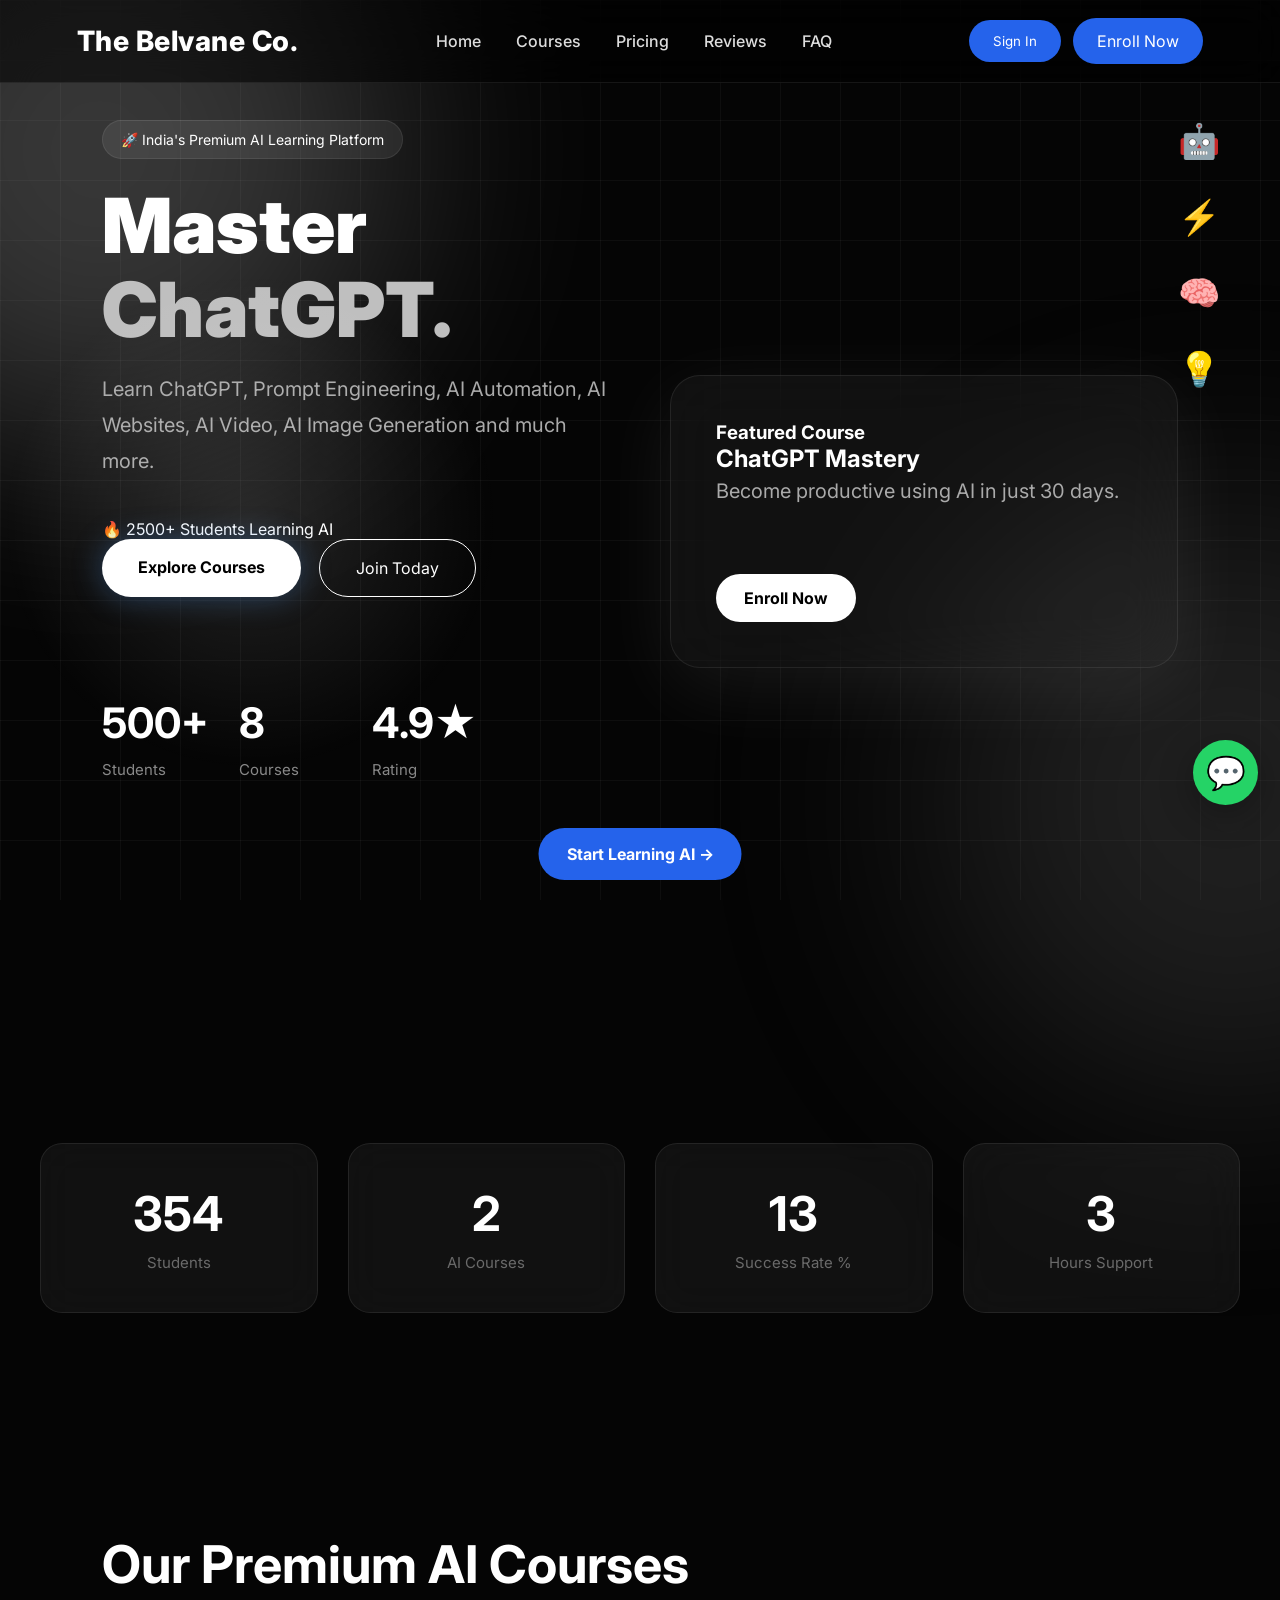
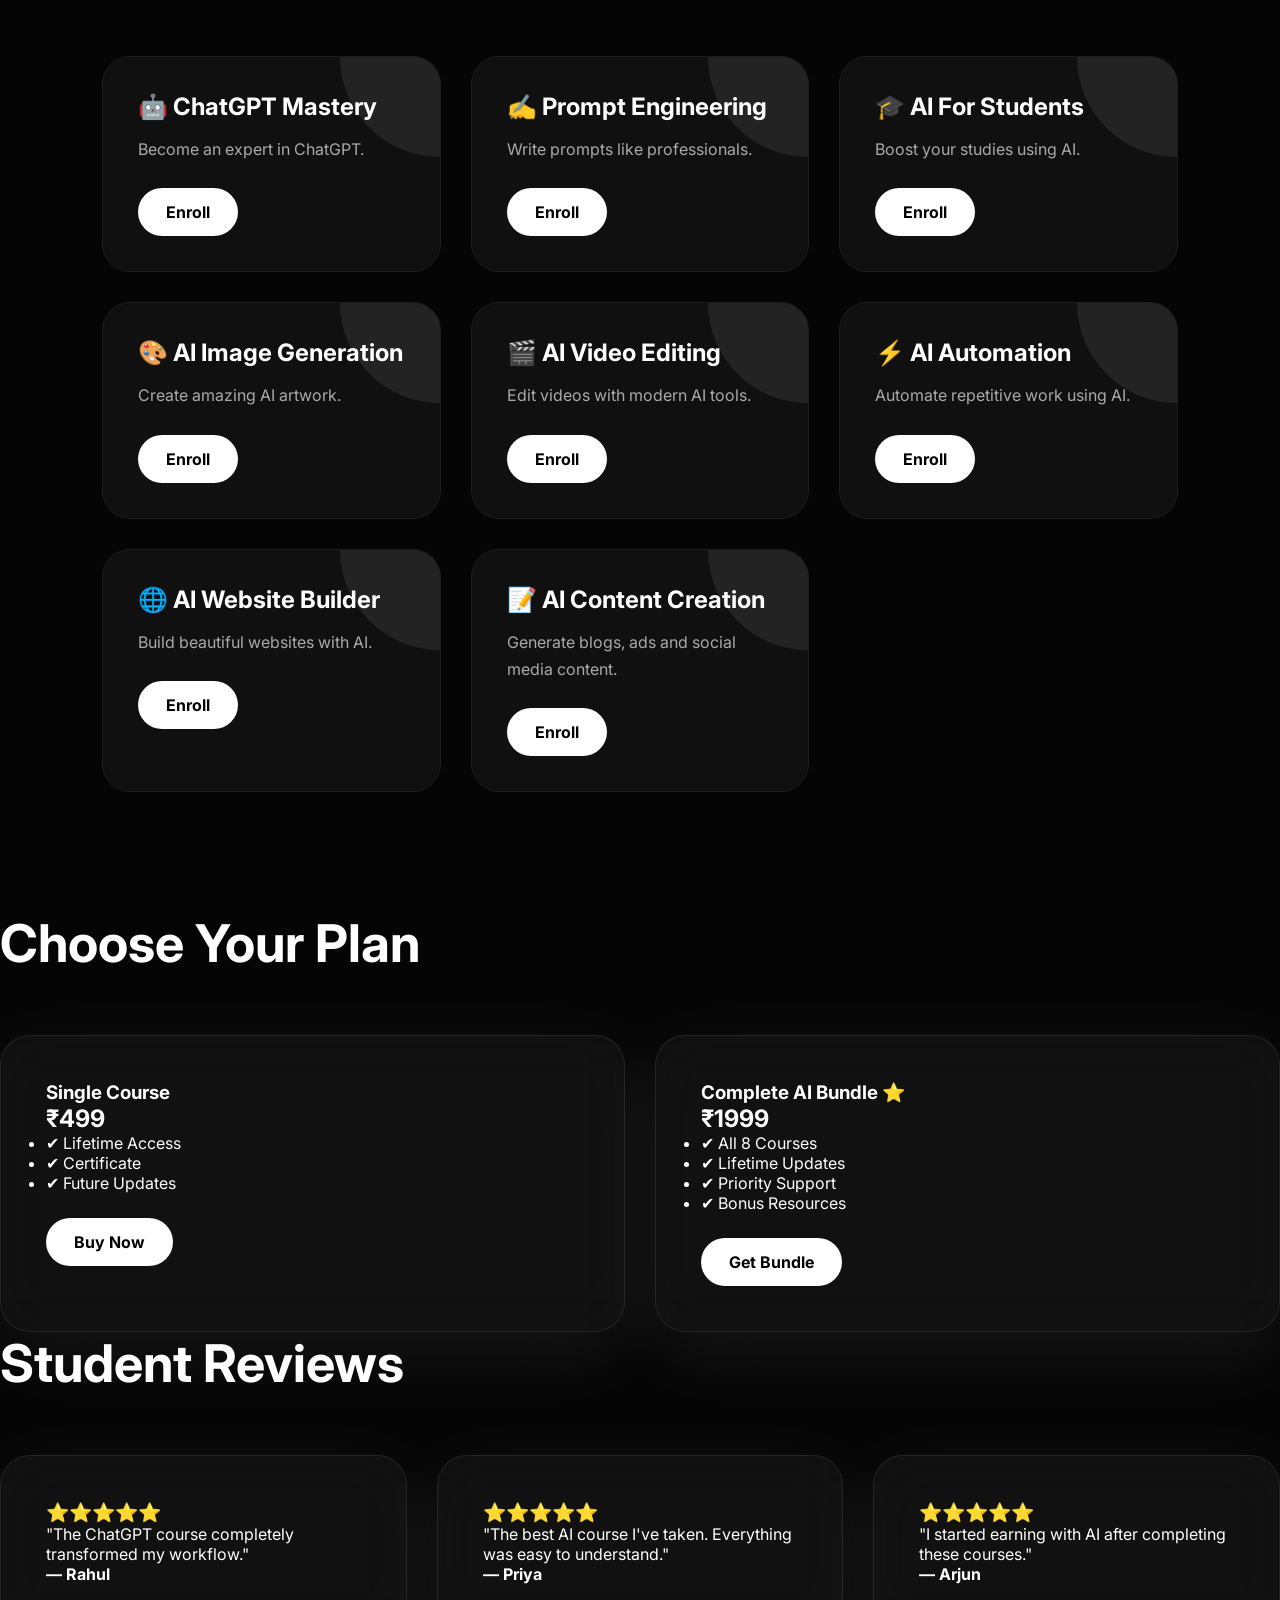
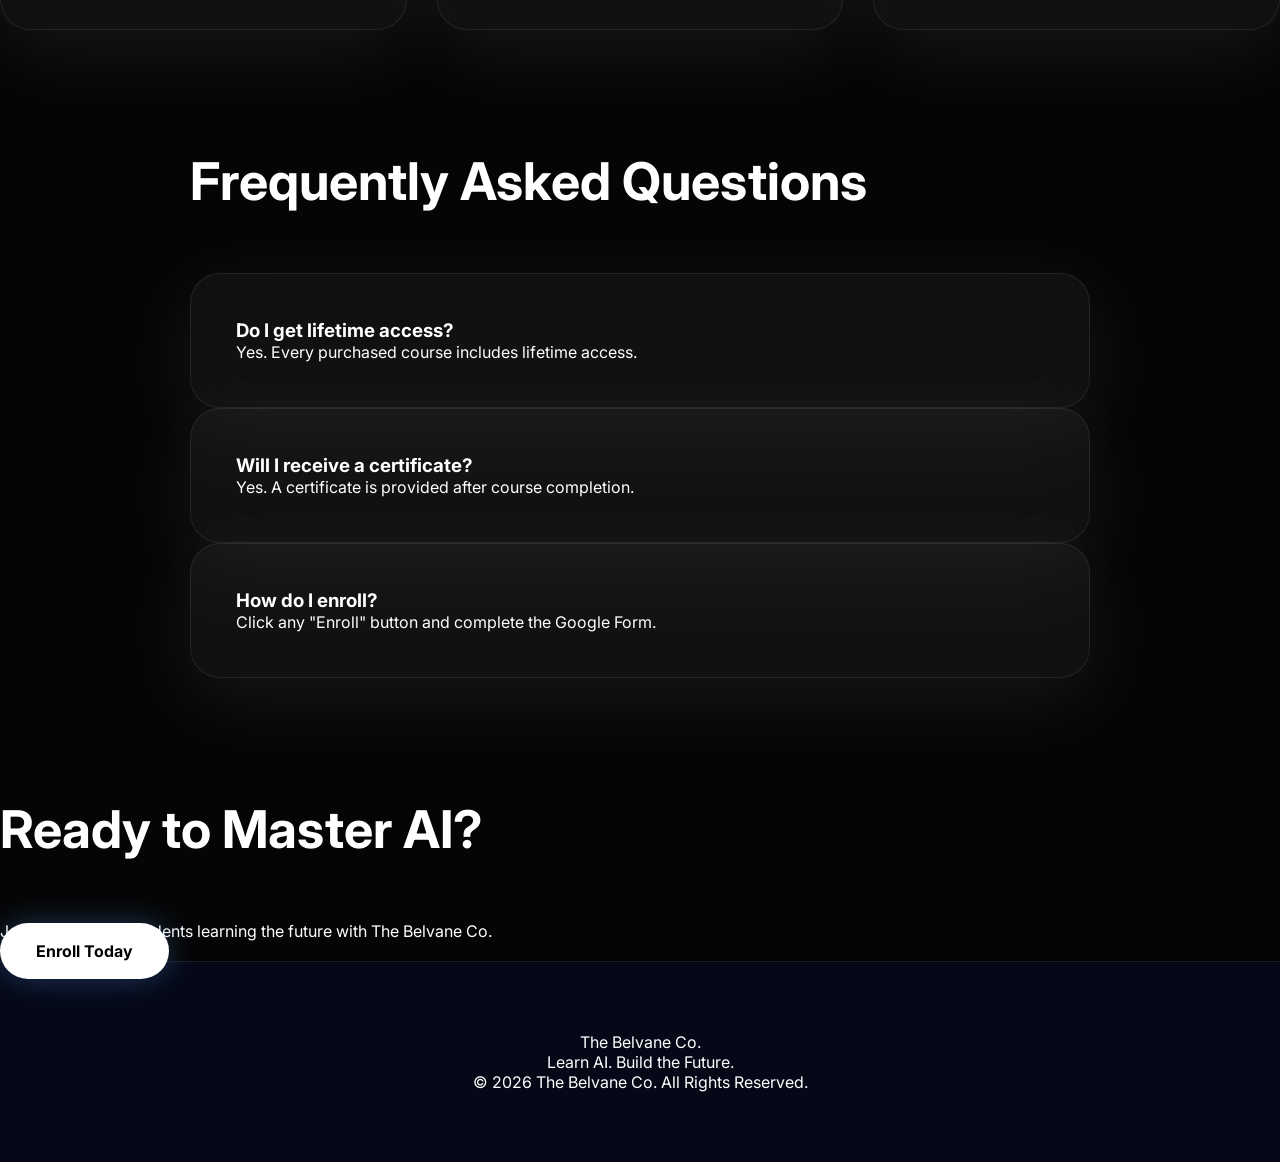
==== index.html @ ca551434 "Update index.html" ====
<!DOCTYPE html>
<html lang="en">

<head>

<meta charset="UTF-8">
<meta name="viewport" content="width=device-width, initial-scale=1.0">

<title>The Belvane Co. | Premium AI Courses</title>

<meta name="description" content="Master ChatGPT, Prompt Engineering, AI Automation, AI Image Generation and more with The Belvane Co.">

<meta name="keywords" content="AI Courses, ChatGPT, Prompt Engineering, AI Automation, AI Tools, AI Learning">

<meta name="author" content="The Belvane Co.">

<meta name="robots" content="index,follow">

<link rel="canonical" href="https://www.the-belvane-co.run.place/">

<meta property="og:title" content="The Belvane Co.">

<meta property="og:description" content="Premium AI Courses">

<meta property="og:type" content="website">

<meta property="og:url" content="https://www.the-belvane-co.run.place/">

<meta property="og:image" content="images/og-image.png">

<meta name="twitter:card" content="summary_large_image">

<link rel="manifest" href="manifest.json">

<link rel="stylesheet" href="css/style.css">

<link href="https://fonts.googleapis.com/css2?family=Inter:wght@300;400;500;600;700;800;900&display=swap" rel="stylesheet">

<script type="application/ld+json">
{
"@context":"https://schema.org",
"@type":"EducationalOrganization",
"name":"The Belvane Co.",
"url":"https://www.the-belvane-co.run.place/",
"description":"Premium AI Courses"
}
</script>

</head>

<body>
<div class="page-loader"></div>
<div class="particles"></div>

<div class="cursor-ring"></div>

<div class="cursor-dot"></div>

<div class="loader">

<div class="loader-logo">
The Belvane Co.
</div>

<div class="loader-bar"></div>

</div>

<div class="bg-grid"></div>

<div class="glow glow1"></div>

<div class="glow glow2"></div>

<header>

    <div class="logo">
        The Belvane Co.
    </div>

    <nav>
        <button class="menu-toggle">☰</button>

        <a href="#">Home</a>
        <a href="#courses">Courses</a>
        <a href="#pricing">Pricing</a>
        <a href="#reviews">Reviews</a>
        <a href="#faq">FAQ</a>
    </nav>

    <div class="nav-actions">

      <div class="user-menu">

    <button id="loginBtn" class="btn-nav btn-signin">
        Sign In
    </button>

    <div id="profileDropdown" class="profile-dropdown">

        <img id="userPhoto" src="" alt="Profile">

        <h4 id="userName">
            User Name
        </h4>

        <p id="userEmail">
            email@example.com
        </p>

        <hr>

       <button id="myProfileBtn">
    👤 My Profile
</button>

<button id="myCoursesBtn">
    📚 My Courses
</button>

        <button id="logoutBtn">
            🚪 Logout
        </button>

    </div>

</div>

    
        <a href="https://forms.gle/YbQ8eb4BuFPj8n5X9"
           target="_blank"
           class="btn-nav">
            Enroll Now
        </a>

    </div>

</header>
<!-- PROFILE MODAL -->

<div id="profileModal" class="profile-modal">

    <div class="profile-modal-content">

        <button id="closeProfileModal" class="profile-close">
            ×
        </button>

        <img id="profileModalPhoto" src="" alt="Profile">

        <h2 id="profileModalName">
            User Name
        </h2>

        <p id="profileModalEmail">
            email@example.com
        </p>

        <div class="profile-info">

            <div>
                <span>Account</span>
                <strong>Google Account</strong>
            </div>

            <div>
                <span>Status</span>
                <strong>Active</strong>
            </div>

        </div>

    </div>

</div> 
<!-- MY COURSES MODAL -->

<div id="coursesModal" class="profile-modal">

    <div class="profile-modal-content courses-modal">

        <button id="closeCoursesModal" class="profile-close">
            ×
        </button>

        <h2>📚 My Courses</h2>

        <p class="courses-subtitle">
            Your enrolled courses will appear here.
        </p>

        <div id="myCoursesList">

            <div class="empty-courses">
                <div class="empty-icon">📖</div>

                <h3>No courses yet</h3>

                <p>
                    You haven't enrolled in any courses yet.
                </p>

                <a href="#courses" id="browseCoursesBtn">
                    Browse Courses →
                </a>

            </div>

        </div>

    </div>

</div> 
<section class="hero">
<div class="ai-icons">

<span>🤖</span>

<span>⚡</span>

<span>🧠</span>

<span>💡</span>

</div>
<div class="hero-left">

<span class="badge">

🚀 India's Premium AI Learning Platform

</span>

<h1>
Master
<span class="typing"></span>
</h1>

<p>

Learn ChatGPT,
Prompt Engineering,
AI Automation,
AI Websites,
AI Video,
AI Image Generation
and much more.

</p>
<div class="floating-badge">
🔥 2500+ Students Learning AI
</div>
<div class="hero-buttons">

<a href="#courses" class="btn-primary">

Explore Courses

</a>

<a href="https://forms.gle/YbQ8eb4BuFPj8n5X9"
target="_blank"
class="btn-secondary">

Join Today

</a>

</div>

<div class="stats">

<div>

<h2>500+</h2>

<p>Students</p>

</div>

<div>

<h2>8</h2>

<p>Courses</p>

</div>

<div>

<h2>4.9★</h2>

<p>Rating</p>

</div>

</div>

</div>

<div class="hero-right">

<div class="glass-card">

<h3>Featured Course</h3>

<h2>ChatGPT Mastery</h2>

<p>

Become productive using AI in just 30 days.

</p>

<a href="https://forms.gle/YbQ8eb4BuFPj8n5X9"
target="_blank"
class="btn-card">

Enroll Now

</a>

</div>

</div>

</section>
<section class="stats hidden">

<div class="stat-box">
<h2 class="counter" data-target="2500">0</h2>
<p>Students</p>
</div>

<div class="stat-box">
<h2 class="counter" data-target="15">0</h2>
<p>AI Courses</p>
</div>

<div class="stat-box">
<h2 class="counter" data-target="98">0</h2>
<p>Success Rate %</p>
</div>

<div class="stat-box">
<h2 class="counter" data-target="24">0</h2>
<p>Hours Support</p>
</div>

</section>
<section id="courses">

<h2 class="section-title">

Our Premium AI Courses

</h2>

<div class="course-grid">

<div class="course-card">

<h3>🤖 ChatGPT Mastery</h3>

<p>

Become an expert in ChatGPT.

</p>

<a href="https://forms.gle/YbQ8eb4BuFPj8n5X9"
target="_blank"
class="btn-card">

Enroll

</a>

</div>

<div class="course-card">

<h3>✍ Prompt Engineering</h3>

<p>

Write prompts like professionals.

</p>

<a href="https://forms.gle/YbQ8eb4BuFPj8n5X9"
target="_blank"
class="btn-card">

Enroll

</a>

</div>

<div class="course-card">

<h3>🎓 AI For Students</h3>

<p>

Boost your studies using AI.

</p>

<a href="https://forms.gle/YbQ8eb4BuFPj8n5X9"
target="_blank"
class="btn-card">

Enroll

</a>

</div>

<div class="course-card">

<h3>🎨 AI Image Generation</h3>

<p>

Create amazing AI artwork.

</p>

<a href="https://forms.gle/YbQ8eb4BuFPj8n5X9"
target="_blank"
class="btn-card">

Enroll

</a>

</div>

<div class="course-card">

<h3>🎬 AI Video Editing</h3>

<p>
Edit videos with modern AI tools.
</p>

<a href="https://forms.gle/YbQ8eb4BuFPj8n5X9"
target="_blank"
class="btn-card">

Enroll

</a>

</div>

<div class="course-card">

<h3>⚡ AI Automation</h3>

<p>
Automate repetitive work using AI.
</p>

<a href="https://forms.gle/YbQ8eb4BuFPj8n5X9"
target="_blank"
class="btn-card">

Enroll

</a>

</div>

<div class="course-card">

<h3>🌐 AI Website Builder</h3>

<p>
Build beautiful websites with AI.
</p>

<a href="https://forms.gle/YbQ8eb4BuFPj8n5X9"
target="_blank"
class="btn-card">

Enroll

</a>

</div>

<div class="course-card">

<h3>📝 AI Content Creation</h3>

<p>
Generate blogs, ads and social media content.
</p>

<a href="https://forms.gle/YbQ8eb4BuFPj8n5X9"
target="_blank"
class="btn-card">

Enroll

</a>

</div>

</div>

</section>

<section id="pricing">

<h2 class="section-title">

Choose Your Plan

</h2>

<div class="course-grid">

<div class="glass-card">

<h3>Single Course</h3>

<h1>₹499</h1>

<ul>

<li>✔ Lifetime Access</li>

<li>✔ Certificate</li>

<li>✔ Future Updates</li>

</ul>

<a href="https://forms.gle/YbQ8eb4BuFPj8n5X9"
target="_blank"
class="btn-card">

Buy Now

</a>

</div>

<div class="glass-card featured-plan">

<h3>Complete AI Bundle ⭐</h3>

<h1>₹1999</h1>

<ul>

<li>✔ All 8 Courses</li>

<li>✔ Lifetime Updates</li>

<li>✔ Priority Support</li>

<li>✔ Bonus Resources</li>

</ul>

<a href="https://forms.gle/YbQ8eb4BuFPj8n5X9"
target="_blank"
class="btn-card">

Get Bundle

</a>

</div>

</div>

</section>

<section id="reviews">

<h2 class="section-title">

Student Reviews

</h2>

<div class="course-grid">

<div class="glass-card">

<h3>⭐⭐⭐⭐⭐</h3>

<p>

"The ChatGPT course completely transformed my workflow."

</p>

<h4>— Rahul</h4>

</div>

<div class="glass-card">

<h3>⭐⭐⭐⭐⭐</h3>

<p>

"The best AI course I've taken. Everything was easy to understand."

</p>

<h4>— Priya</h4>

</div>

<div class="glass-card">

<h3>⭐⭐⭐⭐⭐</h3>

<p>

"I started earning with AI after completing these courses."

</p>

<h4>— Arjun</h4>

</div>

</div>

</section>

<section id="faq">

<h2 class="section-title">

Frequently Asked Questions

</h2>

<div class="faq">

<div class="glass-card">

<h3>Do I get lifetime access?</h3>

<p>Yes. Every purchased course includes lifetime access.</p>

</div>

<div class="glass-card">

<h3>Will I receive a certificate?</h3>

<p>Yes. A certificate is provided after course completion.</p>

</div>

<div class="glass-card">

<h3>How do I enroll?</h3>

<p>Click any "Enroll" button and complete the Google Form.</p>

</div>

</div>

</section>

<section id="contact">

<h2 class="section-title">

Ready to Master AI?

</h2>

<p class="contact-text">

Join hundreds of students learning the future with The Belvane Co.

</p>

<a href="https://forms.gle/YbQ8eb4BuFPj8n5X9"
target="_blank"
class="btn-primary">

Enroll Today

</a>

</section>

<footer>

<div class="footer-logo">

The Belvane Co.

</div>

<p>

Learn AI. Build the Future.

</p>

<p>

© 2026 The Belvane Co. All Rights Reserved.

</p>

</footer>

<a

href="https://wa.me/919529783070"

class="whatsapp"

target="_blank">

💬

</a>
<div class="floating-cta">

<a href="#courses">

Start Learning AI →

</a>

</div>

<script type="module" src="firebase.js"></script>
<script type="module" src="js/script.js"></script>
<div id="loginModal" class="login-modal">

    <div class="login-box">

        <span id="closeModal" class="close">&times;</span>

        <h2>Welcome Back</h2>

        <input
            type="email"
            id="email"
            placeholder="Email">

        <input
            type="password"
            id="password"
            placeholder="Password">

        <button id="emailLogin" class="btn-primary">
            Sign In
        </button>

        <button id="signupBtn" class="btn-secondary">
            Create Account
        </button>

        <hr>

        <button id="googleLogin" class="btn-primary">
            Continue with Google
        </button>

    </div>

</div>
    
</body>

</html>
---- css/style.css ----
/* ===========================
   THE BELVANE CO.
   Premium AI Theme
=========================== */

@import url('https://fonts.googleapis.com/css2?family=Inter:wght@300;400;500;600;700;800;900&display=swap');

:root{
--bg:#050505;
--card:#111111;
--white:#ffffff;
--gray:#bdbdbd;
--line:#222;
--shadow:0 20px 80px rgba(255,255,255,.08);
}

*{
margin:0;
padding:0;
box-sizing:border-box;
font-family:'Inter',sans-serif;
}

html{
scroll-behavior:smooth;
}

body{
background:var(--bg);
color:white;
overflow-x:hidden;
}

/* Background */

.bg-grid{
position:fixed;
inset:0;
background-image:
linear-gradient(rgba(255,255,255,.04) 1px,transparent 1px),
linear-gradient(90deg,rgba(255,255,255,.04) 1px,transparent 1px);
background-size:60px 60px;
z-index:-3;
}

/* Glow */

.glow{
position:fixed;
width:600px;
height:600px;
border-radius:50%;
filter:blur(120px);
opacity:.20;
z-index:-2;
animation:float 12s infinite ease-in-out;
}

.glow1{
background:white;
left:-200px;
top:-150px;
}

.glow2{
background:#888;
right:-250px;
bottom:-200px;
animation-delay:4s;
}

@keyframes float{
50%{
transform:translateY(80px) scale(1.15);
}
}

/* Header */

header{
    position: fixed;
    top: 0;
    left: 0;
    width: 100%;
    z-index: 9999;

    display: flex;
    justify-content: space-between;
    align-items: center;

    padding: 18px 6%;

    background: rgba(10,10,20,.55);
    backdrop-filter: blur(18px);

    border-bottom: 1px solid rgba(255,255,255,.08);

    transition: .4s;
    box-sizing: border-box;
}

.logo{
font-size:28px;
font-weight:800;
letter-spacing:.5px;
}

nav{
    display: flex;
    align-items: center;
    gap: 35px;
}
.menu-toggle{
    display: none;
}
nav a{
text-decoration:none;
color:#ddd;
transition:.3s;
font-weight:500;
}

nav a:hover{
color:white;
}

.btn-nav{
padding:13px 24px;
border:1px solid white;
border-radius:50px;
text-decoration:none;
color:white;
transition:.3s;
}

.btn-nav:hover{
background:white;
color:black;
}
.nav-actions{
    display:flex;
    align-items:center;
    gap:12px;
}
/* Hero */

.hero{
min-height:100vh;
display:grid;
grid-template-columns:1fr 1fr;
align-items:center;
padding:120px 8%;
gap:60px;
}

.badge{
display:inline-block;
padding:10px 18px;
border-radius:40px;
background:rgba(255,255,255,.08);
border:1px solid rgba(255,255,255,.08);
margin-bottom:25px;
font-size:14px;
}

.hero h1{
font-size:76px;
font-weight:900;
line-height:1.1;
margin-bottom:20px;
}

.hero h1 span{
color:#bfbfbf;
}

.hero p{
font-size:20px;
line-height:1.8;
color:#aaa;
max-width:620px;
margin-bottom:40px;
}

.hero-buttons{
display:flex;
gap:18px;
margin-bottom:55px;
}

.btn-primary{
background:white;
color:black;
padding:18px 36px;
border-radius:50px;
text-decoration:none;
font-weight:700;
transition:.3s;
}

.btn-primary:hover{
transform:translateY(-5px);
}

.btn-secondary{
padding:18px 36px;
border-radius:50px;
border:1px solid white;
text-decoration:none;
color:white;
}

.stats{
display:flex;
gap:60px;
}

.stats h2{
font-size:42px;
}

.stats p{
font-size:15px;
margin-top:8px;
color:#888;
}

/* Glass Card */

.glass-card{
background:rgba(255,255,255,.05);
backdrop-filter:blur(30px);
border:1px solid rgba(255,255,255,.08);
padding:45px;
border-radius:30px;
box-shadow:var(--shadow);
transition:.4s;
}

.glass-card:hover{
transform:translateY(-12px);
}

.btn-card{
display:inline-block;
margin-top:25px;
padding:14px 28px;
background:white;
color:black;
border-radius:50px;
text-decoration:none;
font-weight:700;
}

/* Courses */

#courses{
padding:120px 8%;
}

.section-title{
font-size:52px;
margin-bottom:60px;
}

.course-grid{
display:grid;
grid-template-columns:repeat(auto-fit,minmax(260px,1fr));
gap:30px;
}

.course-card{
padding:35px;
border-radius:28px;
background:#101010;
border:1px solid #1d1d1d;
transition:.4s;
}

.course-card:hover{
transform:translateY(-10px);
border-color:#666;
}

.course-card h3{
margin-bottom:15px;
font-size:24px;
}

.course-card p{
color:#aaa;
line-height:1.7;
}

/* Animations */

.hidden{
opacity:0;
transform:translateY(60px);
transition:.8s;
}

.show{
opacity:1;
transform:translateY(0);
}

.cursor-glow{
position:fixed;
width:220px;
height:220px;
border-radius:50%;
background:radial-gradient(circle,
rgba(255,255,255,.12),
transparent 70%);
pointer-events:none;
transform:translate(-50%,-50%);
filter:blur(20px);
z-index:-1;
}

.progress-bar{
position:fixed;
top:0;
left:0;
height:3px;
width:0;
background:white;
z-index:99999;
}

/* Responsive */

@media(max-width:1000px){

.hero{
grid-template-columns:1fr;
text-align:center;
}

.hero-buttons{
justify-content:center;
}

.stats{
justify-content:center;
}

nav{
display:none;
}

.hero h1{
font-size:56px;
}

}
/* ==========================
   PREMIUM LOADER
========================== */

.loader{

position:fixed;

inset:0;

background:#050505;

display:flex;

flex-direction:column;

justify-content:center;

align-items:center;

z-index:999999;

animation:hideLoader 1s ease 2s forwards;

}


.loader-logo{

font-size:45px;

font-weight:900;

letter-spacing:2px;

color:white;

}


.loader-bar{

width:180px;

height:3px;

background:white;

margin-top:25px;

animation:loading 2s ease infinite;

}


@keyframes loading{

0%{
transform:scaleX(0);
transform-origin:left;
}

50%{
transform:scaleX(1);
}

100%{
transform:scaleX(0);
transform-origin:right;
}

}


@keyframes hideLoader{

to{

opacity:0;

visibility:hidden;

}

}
.course-card{

position:relative;

overflow:hidden;

}


.course-card::before{

content:"";

position:absolute;

width:200px;

height:200px;

background:white;

opacity:.08;

border-radius:50%;

top:-100px;

right:-100px;

transition:.5s;

}


.course-card:hover::before{

transform:scale(2);

}


.course-card:hover h3{

transform:translateX(5px);

}


.course-card h3{
/* ==========================
   PARTICLES
========================== */

.particles{
position:fixed;
inset:0;
pointer-events:none;
z-index:-3;
overflow:hidden;
}

.particles span{
position:absolute;
width:3px;
height:3px;
background:white;
border-radius:50%;
opacity:.3;
animation:floatParticle linear infinite;
}

@keyframes floatParticle{

from{
transform:translateY(100vh);
}

to{
transform:translateY(-100px);
}

}

/* ==========================
   CUSTOM CURSOR
========================== */

.cursor-ring{

position:fixed;
width:40px;
height:40px;
border:2px solid rgba(255,255,255,.5);
border-radius:50%;
pointer-events:none;
z-index:99999;
transform:translate(-50%,-50%);
transition:.08s;
}

.cursor-dot{

position:fixed;
width:8px;
height:8px;
background:white;
border-radius:50%;
pointer-events:none;
z-index:99999;
transform:translate(-50%,-50%);
}

/* ==========================
   TYPING TEXT
========================== */

.typing{

color:white;

border-right:3px solid white;

padding-right:8px;

}

/* ==========================
   FLOATING BADGE
========================== */

.floating-badge{

display:inline-block;

padding:12px 22px;

background:rgba(255,255,255,.08);

border:1px solid rgba(255,255,255,.2);

border-radius:50px;

margin-bottom:30px;

backdrop-filter:blur(20px);

animation:float 3s ease infinite;

}

@keyframes float{

0%,100%{

transform:translateY(0);

}

50%{

transform:translateY(-8px);

}

}
/* ==========================
   MOBILE MENU
========================== */

.menu-toggle{

display:none;

background:none;

border:none;

color:white;

font-size:32px;

cursor:pointer;

}

@media(max-width:900px){

.menu-toggle{

display:block;

}

.nav-links{

display:none;

position:absolute;

top:80px;

left:0;

width:100%;

background:#0d1117;

padding:30px;

flex-direction:column;

gap:20px;

}

.nav-links.active{

display:flex;

}

}

transition:.3s;

}
/* ==========================
   3D COURSE CARDS
========================== */

.course-card{

transition:
transform .35s ease,
box-shadow .35s ease;

transform-style:preserve-3d;

}

.course-card:hover{

box-shadow:
0 25px 60px rgba(0,0,0,.45);

}
.hero{

position:relative;

overflow:hidden;

}

.hero::before{

content:"";

position:absolute;

width:500px;

height:500px;

left:calc(var(--x) - 250px);

top:calc(var(--y) - 250px);

background:

radial-gradient(circle,

rgba(255,255,255,.12),

transparent 70%);

pointer-events:none;

transition:.15s;

}
.ai-icons{

position:absolute;

right:60px;

top:120px;

display:flex;

flex-direction:column;

gap:35px;

font-size:34px;

animation:floatIcons 5s ease infinite;

}

@keyframes floatIcons{

0%,100%{

transform:translateY(0);

}

50%{

transform:translateY(-20px);
   

}

}
.btn-primary{

position:relative;

overflow:hidden;

}

.btn-primary::after{

content:"";

position:absolute;

left:-120%;

top:0;

width:70%;

height:100%;

background:

linear-gradient(

90deg,

transparent,

rgba(255,255,255,.45),

transparent

);

transition:.6s;

}

.btn-primary:hover::after{

left:130%;

}
/* ==========================
   STATS
========================== */

.stats{

display:grid;
grid-template-columns:repeat(4,1fr);
gap:30px;

margin:100px auto;

max-width:1200px;

}

.stat-box{

padding:40px;

border-radius:22px;

background:rgba(255,255,255,.05);

backdrop-filter:blur(20px);

text-align:center;

border:1px solid rgba(255,255,255,.08);

transition:.35s;

}

.stat-box:hover{

transform:translateY(-10px);

}

.stat-box h2{

font-size:48px;

color:#fff;

margin-bottom:10px;

}

.stat-box p{

opacity:.75;

}
#faq{

max-width:900px;

margin:120px auto;

}

.faq-item{

margin-bottom:18px;

background:#111;

border-radius:16px;

overflow:hidden;

}

.faq-question{

width:100%;

padding:22px;

background:none;

border:none;

color:white;

font-size:20px;

cursor:pointer;

text-align:left;

}

.faq-answer{

max-height:0;

overflow:hidden;

transition:.4s;

padding:0 22px;

color:#bbb;

}

.faq-item.active .faq-answer{

max-height:200px;

padding:20px 22px;

}
.whatsapp{

position:fixed;

right:22px;

bottom:95px;

width:65px;

height:65px;

border-radius:50%;

background:#25D366;

display:flex;

justify-content:center;

align-items:center;

font-size:32px;

text-decoration:none;

z-index:9999;

box-shadow:0 10px 35px rgba(0,0,0,.3);

transition:.3s;

}

.whatsapp:hover{
/* ==========================
   PREMIUM AI BACKGROUND
========================== */

body {
    background: linear-gradient(-45deg,
        #050816,
        #0B1026,
        #111827,
        #0A0F1F);
    background-size: 400% 400%;
    animation: gradientMove 15s ease infinite;
}

@keyframes gradientMove {

    0% {
        background-position: 0% 50%;
    }

    50% {
        background-position: 100% 50%;
    }

    100% {
        background-position: 0% 50%;
    }

}   
   

transform:scale(1.1);

}
.btn-primary{

box-shadow:
0 0 30px rgba(74,144,226,.35);

transition:.35s;

}

.btn-primary:hover{

transform:translateY(-4px);

box-shadow:

0 0 45px rgba(74,144,226,.75);

}
section{

opacity:0;

transform:translateY(70px);

transition:.8s;

}

section.visible{

opacity:1;

transform:translateY(0);

}
footer{

background:#050816;

border-top:1px solid rgba(255,255,255,.08);

padding:70px 0;

text-align:center;

}
.floating-cta{

position:fixed;

left:50%;

bottom:20px;

transform:translateX(-50%);

background:#2563eb;

padding:16px 28px;

border-radius:40px;

z-index:999;

animation:pulse 2s infinite;

}

.floating-cta a{

color:white;

text-decoration:none;

font-weight:700;

}

@keyframes pulse{

0%{

transform:translateX(-50%) scale(1);

}

50%{

transform:translateX(-50%) scale(1.05);

}

100%{

transform:translateX(-50%) scale(1);

}

}
.page-loader{

position:fixed;

top:0;
left:0;

height:4px;

width:0;

background:#3b82f6;

z-index:99999;

transition:width .3s;

}

/* ==========================
   LOGIN MODAL
========================== */

.login-modal{

display:none;

position:fixed;

top:0;
left:0;

width:100%;
height:100%;

background:rgba(0,0,0,.7);

justify-content:center;
align-items:center;

z-index:99999;

}

.login-box{

width:420px;

background:#111827;

padding:35px;

border-radius:18px;

border:1px solid rgba(255,255,255,.1);

}

.login-box h2{

margin-bottom:20px;

color:white;

}

.login-box input{

width:100%;

padding:14px;

margin:12px 0;

border-radius:10px;

border:none;

}

.close{

float:right;

font-size:28px;

cursor:pointer;

color:white;

}
.btn-signin{
    background: transparent;
    color: white;
    border: 1px solid rgba(255,255,255,.3);
}

.btn-signin:hover{
    background: rgba(255,255,255,.1);
    color: white;
}

.btn-nav{
    background: #2563eb;
    border: none;
    color: white;
}

.btn-nav:hover{
    background: #1d4ed8;
    color: white;
}
/* ==========================
   USER PROFILE DROPDOWN
========================== */

.user-menu{
    position:relative;
}


.profile-dropdown{

    display:none;

    position:absolute;

    right:0;
    top:55px;

    width:260px;

    padding:20px;

    background:#111827;

    border:1px solid rgba(255,255,255,.1);

    border-radius:18px;

    box-shadow:0 20px 50px rgba(0,0,0,.4);

}


.profile-dropdown img{

    width:60px;
    height:60px;

    border-radius:50%;

}


.profile-dropdown h4{

    color:white;
    margin:10px 0 5px;

}


.profile-dropdown p{

    color:#aaa;
    font-size:14px;

}


.profile-dropdown button{

    width:100%;

    margin-top:10px;

    padding:12px;

    border:none;

    border-radius:10px;

    background:rgba(255,255,255,.08);

    color:white;

    cursor:pointer;

}


.profile-dropdown button:hover{

    background:#2563eb;

}
/* ===========================
   PROFILE DROPDOWN
   =========================== */

.user-menu {
    position: relative;
}

.profile-dropdown {
    position: absolute;
    top: calc(100% + 14px);
    right: 0;

    width: 250px;

    padding: 20px;

    background: rgba(15, 15, 25, 0.96);
    backdrop-filter: blur(20px);

    border: 1px solid rgba(255, 255, 255, 0.12);
    border-radius: 18px;

    box-shadow: 0 20px 50px rgba(0, 0, 0, 0.45);

    text-align: center;

    display: none;

    z-index: 10000;
}

.profile-dropdown img {
    width: 58px;
    height: 58px;

    border-radius: 50%;

    object-fit: cover;

    margin-bottom: 8px;

    border: 2px solid rgba(255, 255, 255, 0.2);
}

.profile-dropdown h4 {
    margin: 5px 0;

    color: white;

    font-size: 16px;
}

.profile-dropdown p {
    margin: 0 0 15px;

    color: #aaa;

    font-size: 13px;

    word-break: break-word;
}

.profile-dropdown hr {
    border: none;

    border-top: 1px solid rgba(255, 255, 255, 0.1);

    margin: 15px 0;
}

.profile-dropdown button {
    width: 100%;

    padding: 11px;

    margin-top: 7px;

    background: transparent;

    border: none;

    border-radius: 10px;

    color: #ddd;

    text-align: left;

    font-size: 14px;

    cursor: pointer;

    transition: 0.25s;
}

.profile-dropdown button:hover {
    background: rgba(255, 255, 255, 0.08);

    color: white;
}
/* ===========================
   PROFILE MODAL
   =========================== */

.profile-modal {
    display: none;

    position: fixed;
    inset: 0;

    z-index: 10000;

    background: rgba(0, 0, 0, 0.75);
    backdrop-filter: blur(12px);

    align-items: center;
    justify-content: center;

    padding: 20px;
    box-sizing: border-box;
}

.profile-modal-content {
    position: relative;

    width: 380px;
    max-width: 90%;
    max-height: 80vh;

    padding: 35px;

    background: #101010;
    border: 1px solid rgba(255, 255, 255, 0.12);
    border-radius: 24px;

    text-align: center;

    box-shadow: 0 25px 80px rgba(0, 0, 0, 0.6);

    overflow-y: auto;
}
.profile-close {
    position: absolute;

    top: 12px;
    right: 14px;

    width: 36px;
    height: 36px;

    display: flex;
    align-items: center;
    justify-content: center;

    border: none;
    border-radius: 50%;

    background: transparent;
    color: white;

    font-size: 28px;
    line-height: 1;

    cursor: pointer;

    z-index: 10001;
}

.profile-close:hover {
    background: rgba(255, 255, 255, 0.1);
}

#profileModalPhoto {
    width: 90px;
    height: 90px;

    border-radius: 50%;

    object-fit: cover;

    border: 2px solid rgba(255, 255, 255, 0.3);

    margin-bottom: 15px;
}

#profileModalName {
    margin: 5px 0;

    color: white;
    font-size: 24px;
}

#profileModalEmail {
    margin: 5px 0 25px;

    color: #aaa;
}

.profile-info {
    text-align: left;
}

.profile-info div {
    padding: 15px 0;

    border-top: 1px solid rgba(255, 255, 255, 0.1);
}

.profile-info span {
    display: block;

    color: #888;
    font-size: 13px;

    margin-bottom: 4px;
}

.profile-info strong {
    color: white;
    font-size: 15px;
}
/* ===========================
   MY COURSES MODAL
   =========================== */

.courses-modal h2 {
    color: white;
    font-size: 26px;
    margin-bottom: 8px;
}

.courses-subtitle {
    color: #999;
    margin-bottom: 25px;
}

.empty-courses {
    padding: 25px 15px;

    border: 1px solid rgba(255, 255, 255, 0.1);
    border-radius: 16px;

    background: rgba(255, 255, 255, 0.03);
}

.empty-icon {
    font-size: 42px;
    margin-bottom: 10px;
}

.empty-courses h3 {
    color: white;
    margin: 8px 0;
}

.empty-courses p {
    color: #888;
    font-size: 14px;
    margin-bottom: 20px;
}

#browseCoursesBtn {
    display: inline-block;

    padding: 11px 20px;

    border-radius: 50px;

    background: white;
    color: black;

    text-decoration: none;

    font-weight: 600;

    transition: 0.3s;
}

#browseCoursesBtn:hover {
    transform: translateY(-2px);
    box-shadow: 0 8px 25px rgba(255, 255, 255, 0.15);
}
/* ===========================
   FIX MY COURSES MODAL POSITION
   =========================== */

#coursesModal {
    position: fixed !important;
    inset: 0 !important;

    width: 100vw !important;
    height: 100vh !important;

    display: none;
    align-items: center !important;
    justify-content: center !important;

    padding: 20px !important;
    box-sizing: border-box !important;

    z-index: 99999 !important;

    background: rgba(0, 0, 0, 0.75);
    backdrop-filter: blur(10px);
}


/* Modal box */

#coursesModal .courses-modal {
    position: relative !important;

    width: 420px !important;
    max-width: 90vw !important;
    max-height: 80vh !important;

    margin: 0 !important;
    transform: none !important;

    padding: 35px !important;

    box-sizing: border-box;

    overflow-y: auto;

    background: #101010;

    border: 1px solid rgba(255, 255, 255, 0.12);

    border-radius: 24px;

    box-shadow:
        0 25px 80px rgba(0, 0, 0, 0.7);
}


/* Close button */

#coursesModal .profile-close,
#coursesModal .courses-close {
    position: absolute !important;

    top: 12px !important;
    right: 12px !important;

    width: 36px !important;
    height: 36px !important;

    display: flex !important;
    align-items: center;
    justify-content: center;

    padding: 0 !important;

    border: none !important;
    border-radius: 50%;

    background: transparent !important;

    color: white !important;

    font-size: 26px !important;
    line-height: 1;

    cursor: pointer;

    z-index: 100000 !important;
}

#coursesModal .profile-close:hover,
#coursesModal .courses-close:hover {
    background: rgba(255, 255, 255, 0.12) !important;
}
/* =================================
   PROFILE DROPDOWN - POSITION FIX
   ================================= */

.user-menu {
    position: relative !important;
}

#profileDropdown {
    position: absolute !important;

    top: calc(100% + 12px) !important;
    right: 0 !important;

    left: auto !important;
    bottom: auto !important;

    width: 300px !important;
    max-width: 90vw !important;

    margin: 0 !important;

    transform: none !important;

    z-index: 100000 !important;

    background: #101010 !important;

    border: 1px solid rgba(255, 255, 255, 0.12) !important;
    border-radius: 18px !important;

    padding: 20px !important;

    box-sizing: border-box !important;

    box-shadow: 0 20px 60px rgba(0, 0, 0, 0.6) !important;
}
.nav-actions,
.user-menu {
    overflow: visible !important;
}
/* =========================================
   FINAL PROFILE DROPDOWN POSITION
   ========================================= */

.user-menu {
    position: relative !important;
    overflow: visible !important;
}

.nav-actions {
    position: relative !important;
    overflow: visible !important;
}

#profileDropdown {
    display: none;

    position: absolute !important;

    top: calc(100% + 15px) !important;
    right: 0 !important;
    left: auto !important;

    bottom: auto !important;

    width: 300px !important;
    max-width: 90vw !important;

    margin: 0 !important;
    transform: none !important;

    z-index: 100000 !important;

    background: #101010 !important;

    border: 1px solid rgba(255,255,255,0.15) !important;
    border-radius: 18px !important;

    padding: 20px !important;

    box-sizing: border-box !important;

    box-shadow: 0 20px 60px rgba(0,0,0,0.7) !important;
}

/* Keep dropdown contents inside the box */

#profileDropdown img {
    display: block;
    margin: 0 auto 10px;
}

#profileDropdown h4 {
    text-align: center;
}

#profileDropdown p {
    text-align: center;
}
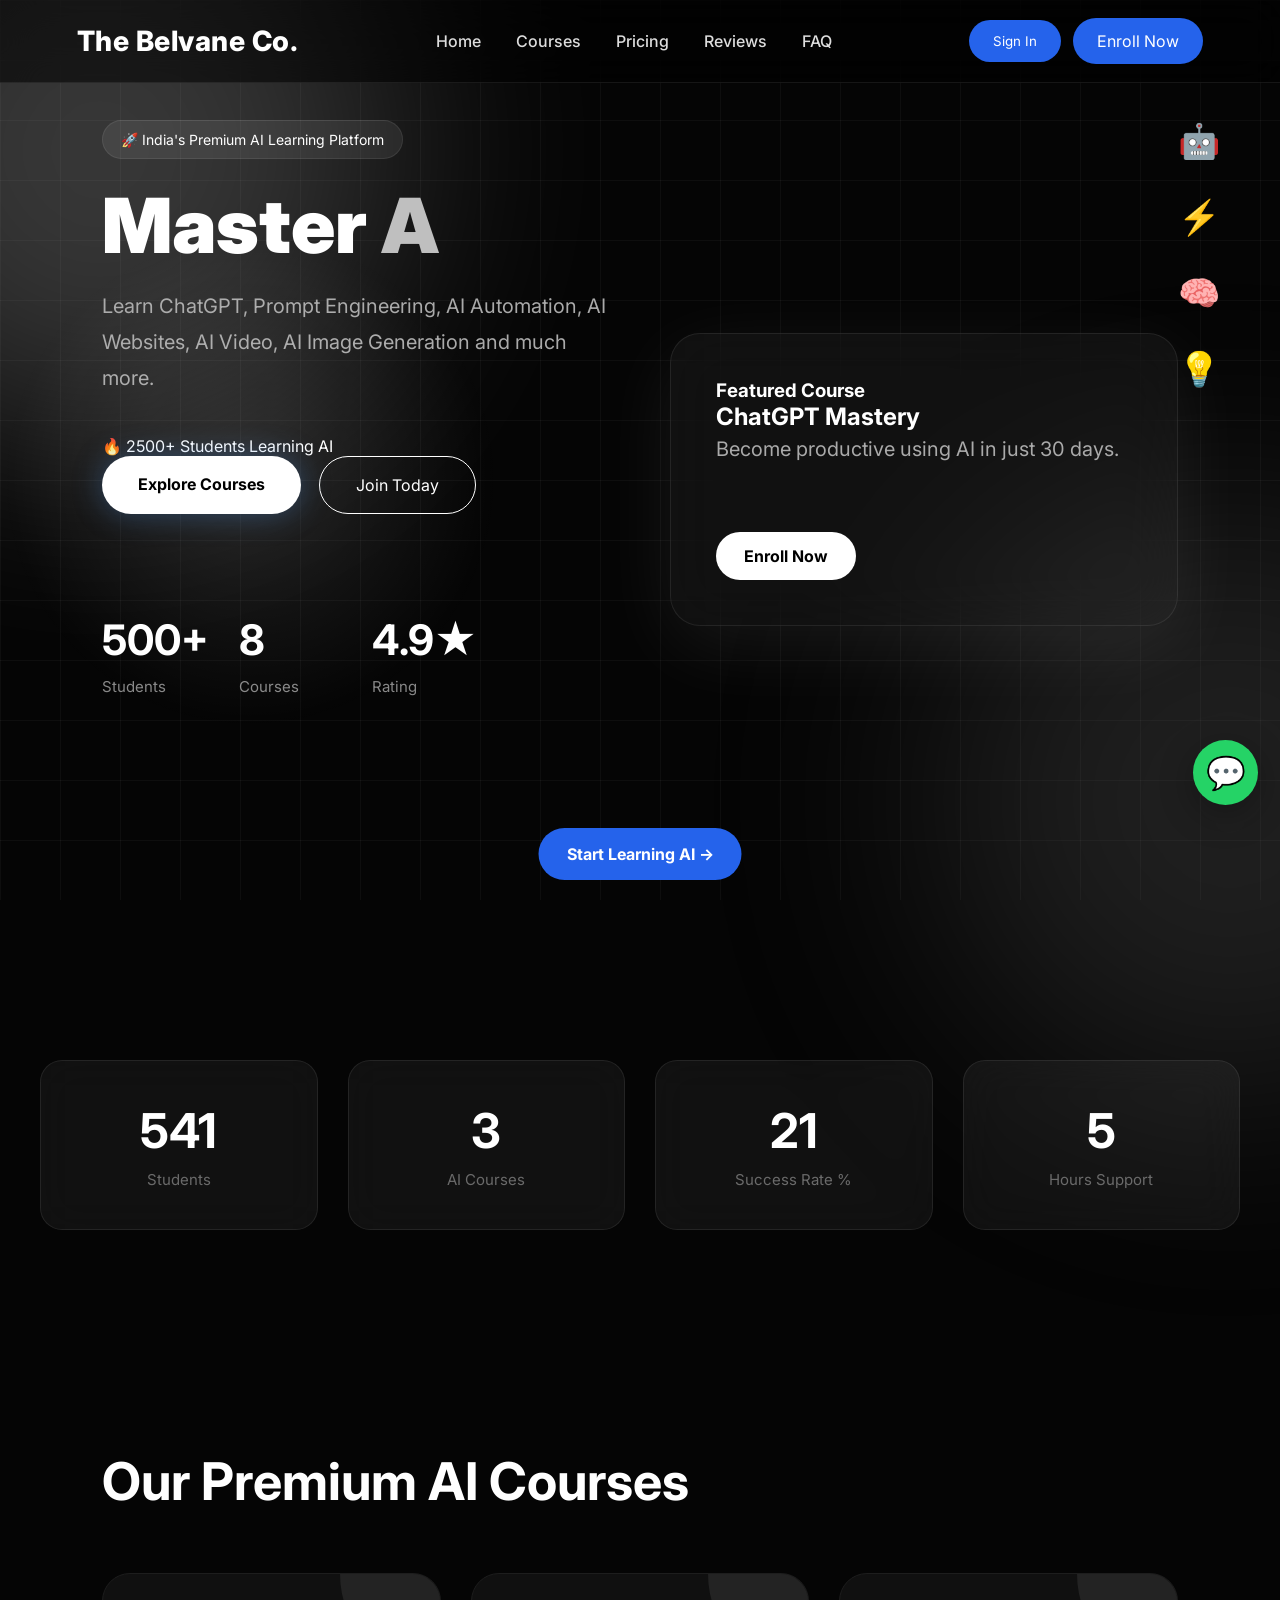
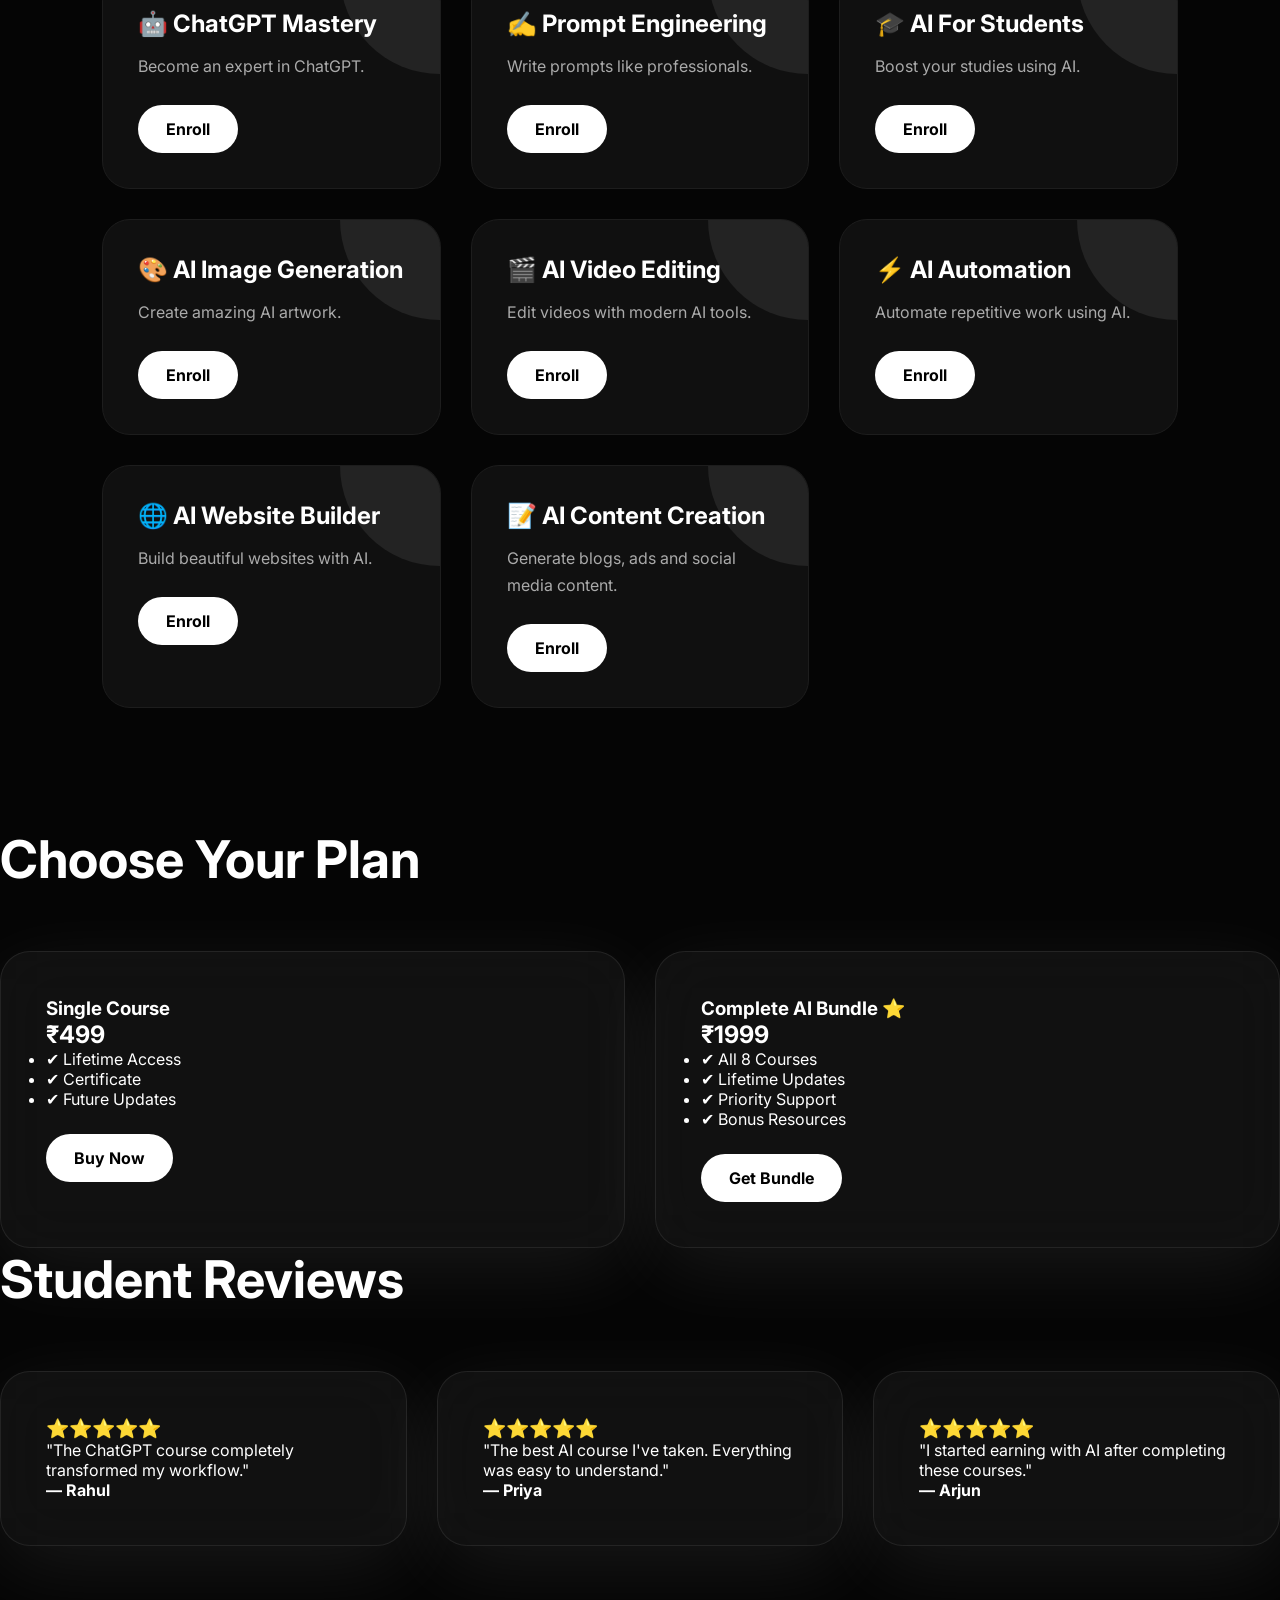
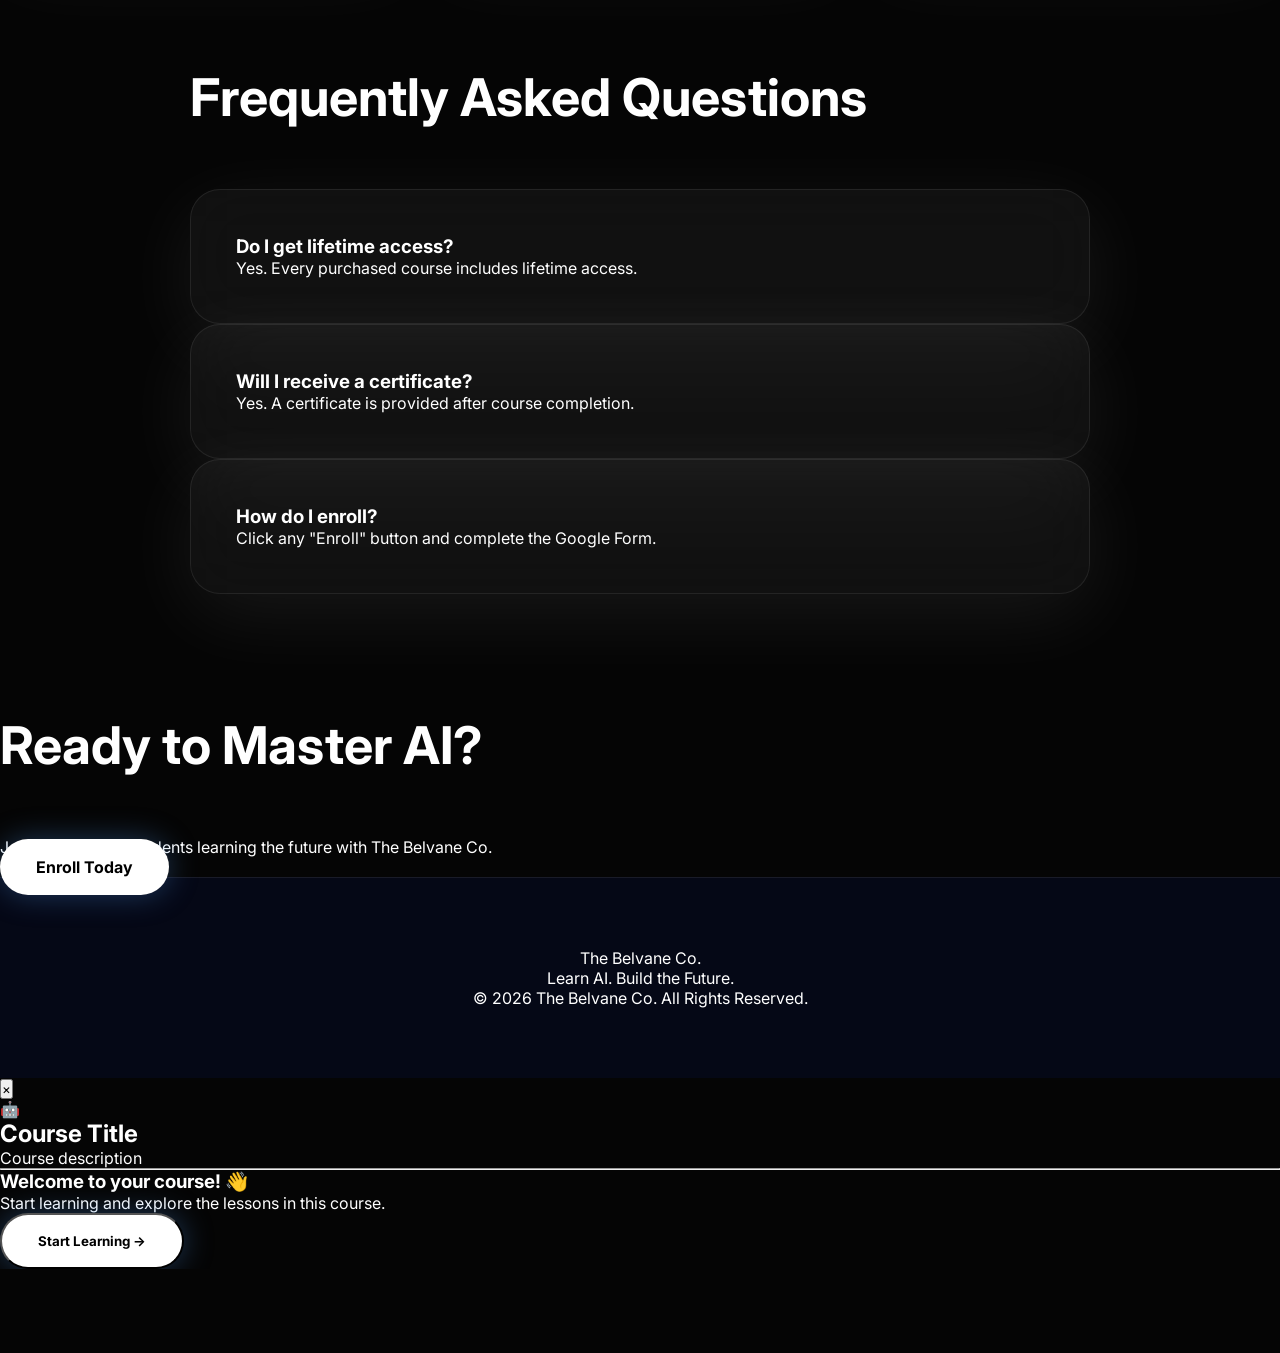
==== commit f4d3767c: "Update index.html" ====
--- a/index.html
+++ b/index.html
@@ -780,7 +780,61 @@
     </div>
 
 </div>
-    
+<!-- ===========================
+     COURSE LEARNING MODAL
+     =========================== -->
+
+<div id="courseLearningModal" class="course-learning-modal">
+
+    <div class="course-learning-box">
+
+        <button
+            id="closeCourseLearning"
+            class="course-learning-close">
+            ×
+        </button>
+
+        <div class="course-learning-header">
+
+            <div id="learningCourseIcon"
+                 class="learning-course-icon">
+                🤖
+            </div>
+
+            <div>
+                <h2 id="learningCourseTitle">
+                    Course Title
+                </h2>
+
+                <p id="learningCourseDescription">
+                    Course description
+                </p>
+            </div>
+
+        </div>
+
+        <hr>
+
+        <div class="course-learning-content">
+
+            <h3>Welcome to your course! 👋</h3>
+
+            <p>
+                Start learning and explore the lessons
+                in this course.
+            </p>
+
+            <button
+                id="startLessonBtn"
+                class="btn-primary">
+                Start Learning →
+            </button>
+
+        </div>
+
+    </div>
+
+</div>    
 </body>
 
 </html>
--- a/css/style.css
+++ b/css/style.css
@@ -1756,3 +1756,98 @@
 #profileDropdown p {
     text-align: center;
 }
+/* ===========================
+   MY COURSE CARDS
+   =========================== */
+
+.my-course-card {
+    display: flex;
+    align-items: flex-start;
+    gap: 15px;
+
+    padding: 18px;
+
+    margin-top: 12px;
+
+    background: rgba(255, 255, 255, 0.04);
+
+    border: 1px solid rgba(255, 255, 255, 0.1);
+
+    border-radius: 16px;
+
+    transition: 0.3s ease;
+}
+
+.my-course-card:hover {
+    background: rgba(255, 255, 255, 0.08);
+
+    border-color: rgba(255, 255, 255, 0.2);
+
+    transform: translateY(-2px);
+}
+
+.my-course-icon {
+    width: 50px;
+    height: 50px;
+
+    flex-shrink: 0;
+
+    display: flex;
+    align-items: center;
+    justify-content: center;
+
+    font-size: 25px;
+
+    background: rgba(255, 255, 255, 0.08);
+
+    border-radius: 14px;
+}
+
+.my-course-details {
+    flex: 1;
+}
+
+.my-course-details h3 {
+    margin: 2px 0 6px;
+
+    color: white;
+
+    font-size: 16px;
+}
+
+.my-course-details p {
+    margin: 0 0 12px;
+
+    color: #999;
+
+    font-size: 13px;
+
+    line-height: 1.5;
+}
+
+.continue-course-btn {
+    padding: 8px 14px;
+
+    border: 1px solid rgba(255, 255, 255, 0.2);
+
+    border-radius: 50px;
+
+    background: white;
+
+    color: black;
+
+    font-size: 12px;
+
+    font-weight: 600;
+
+    cursor: pointer;
+
+    transition: 0.3s;
+}
+
+.continue-course-btn:hover {
+    transform: translateY(-2px);
+
+    box-shadow:
+        0 8px 20px rgba(255, 255, 255, 0.15);
+}
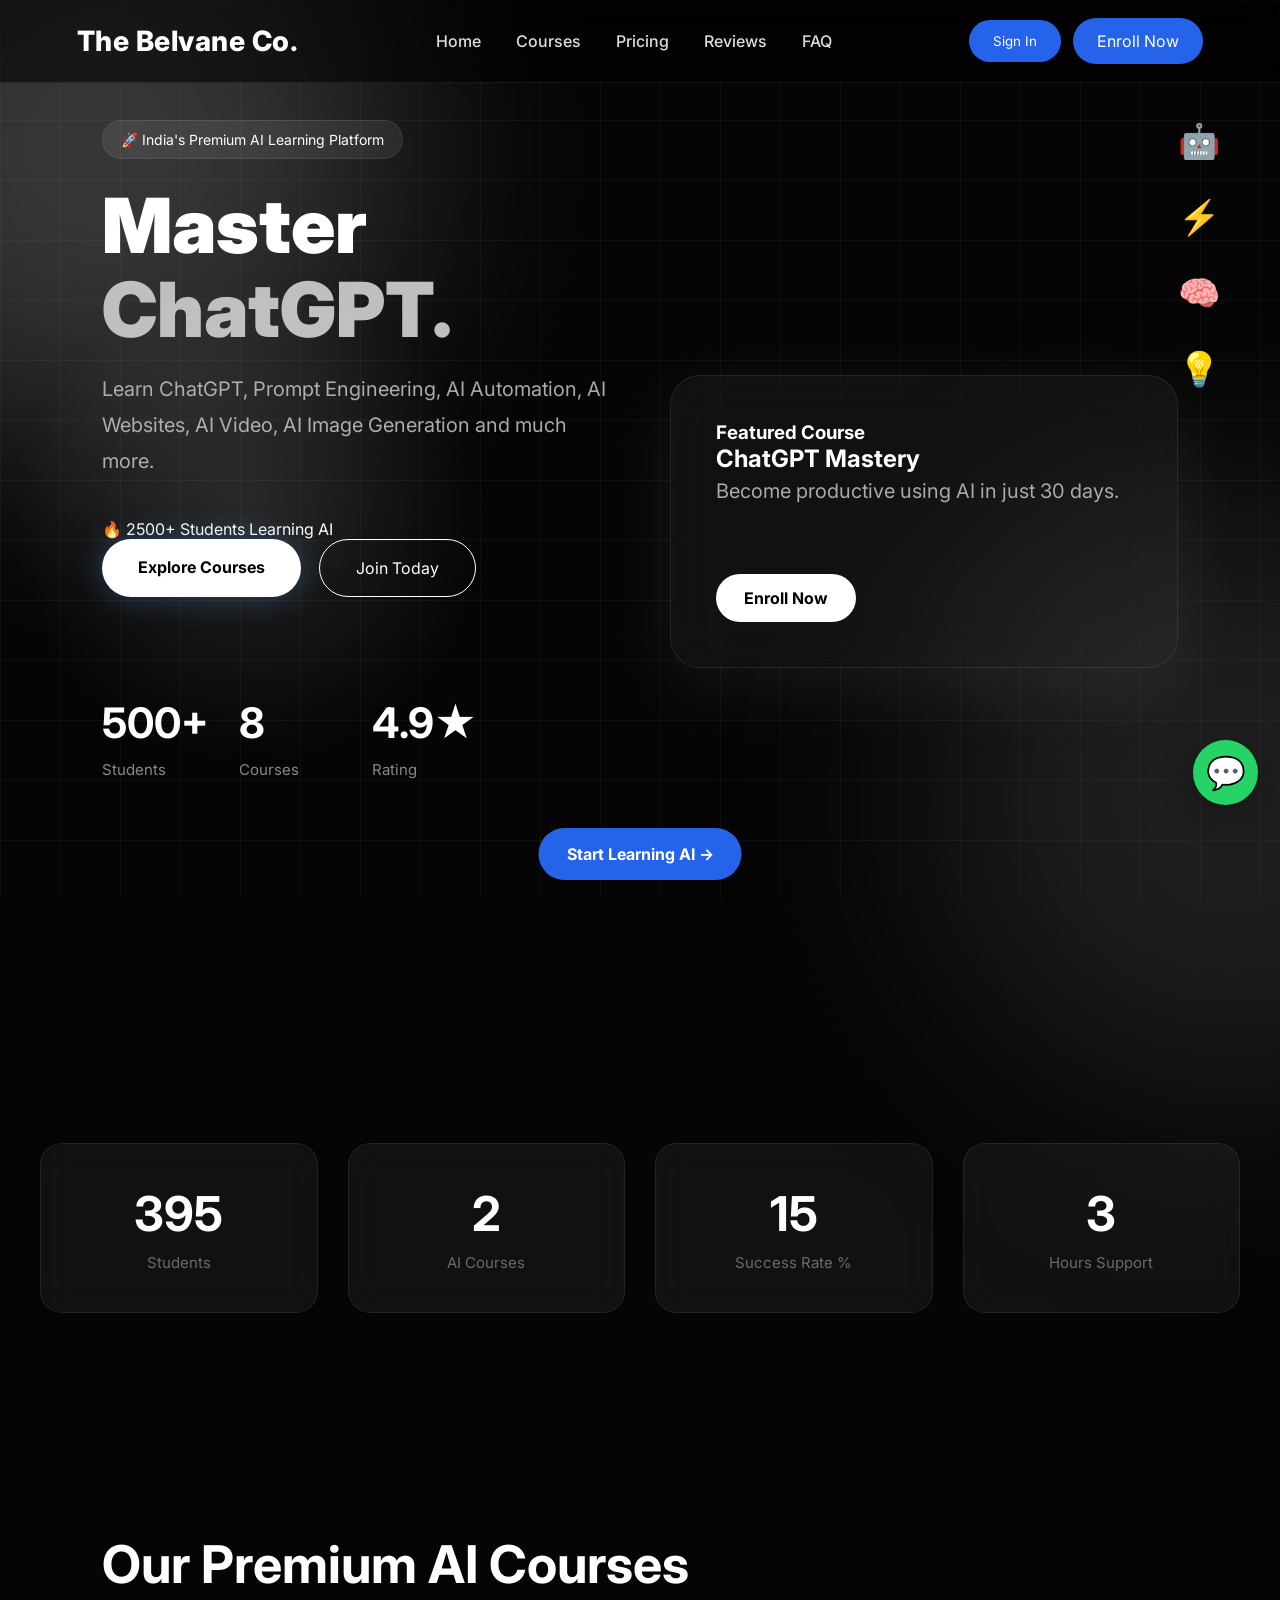
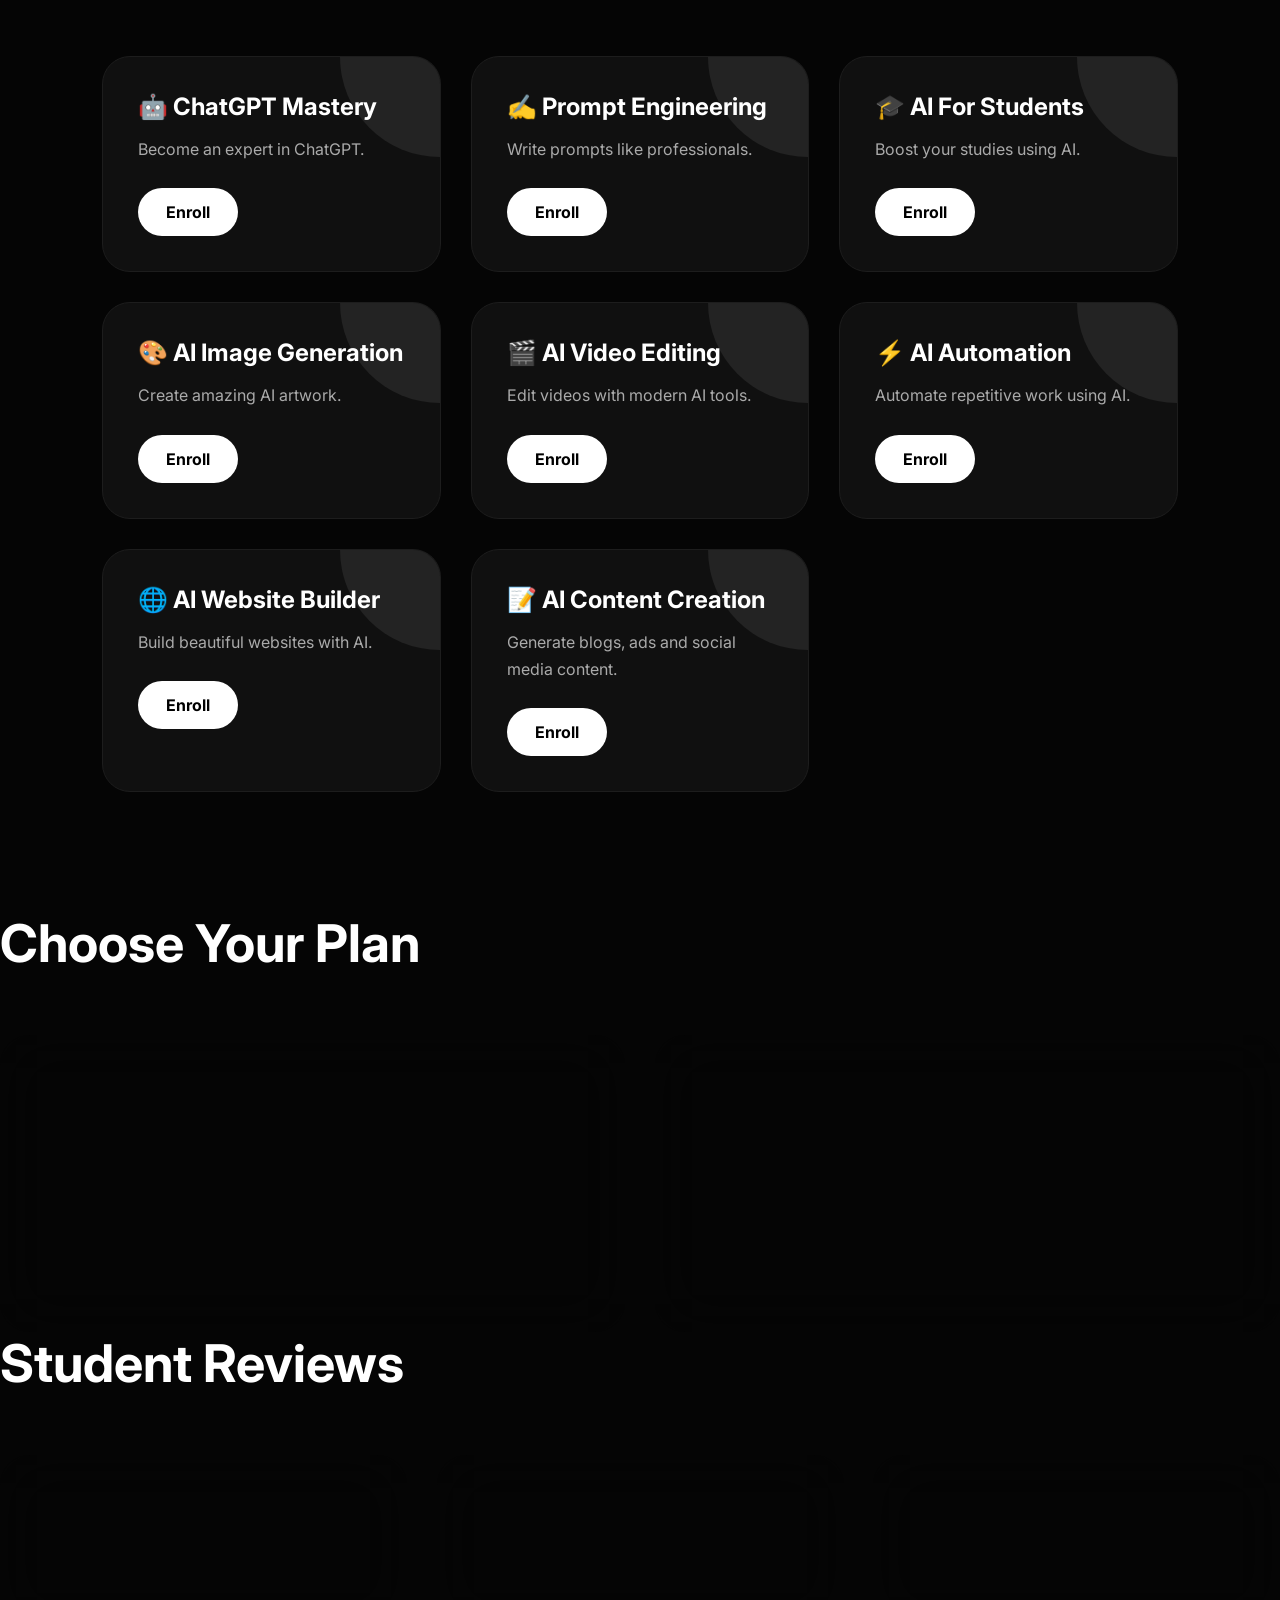
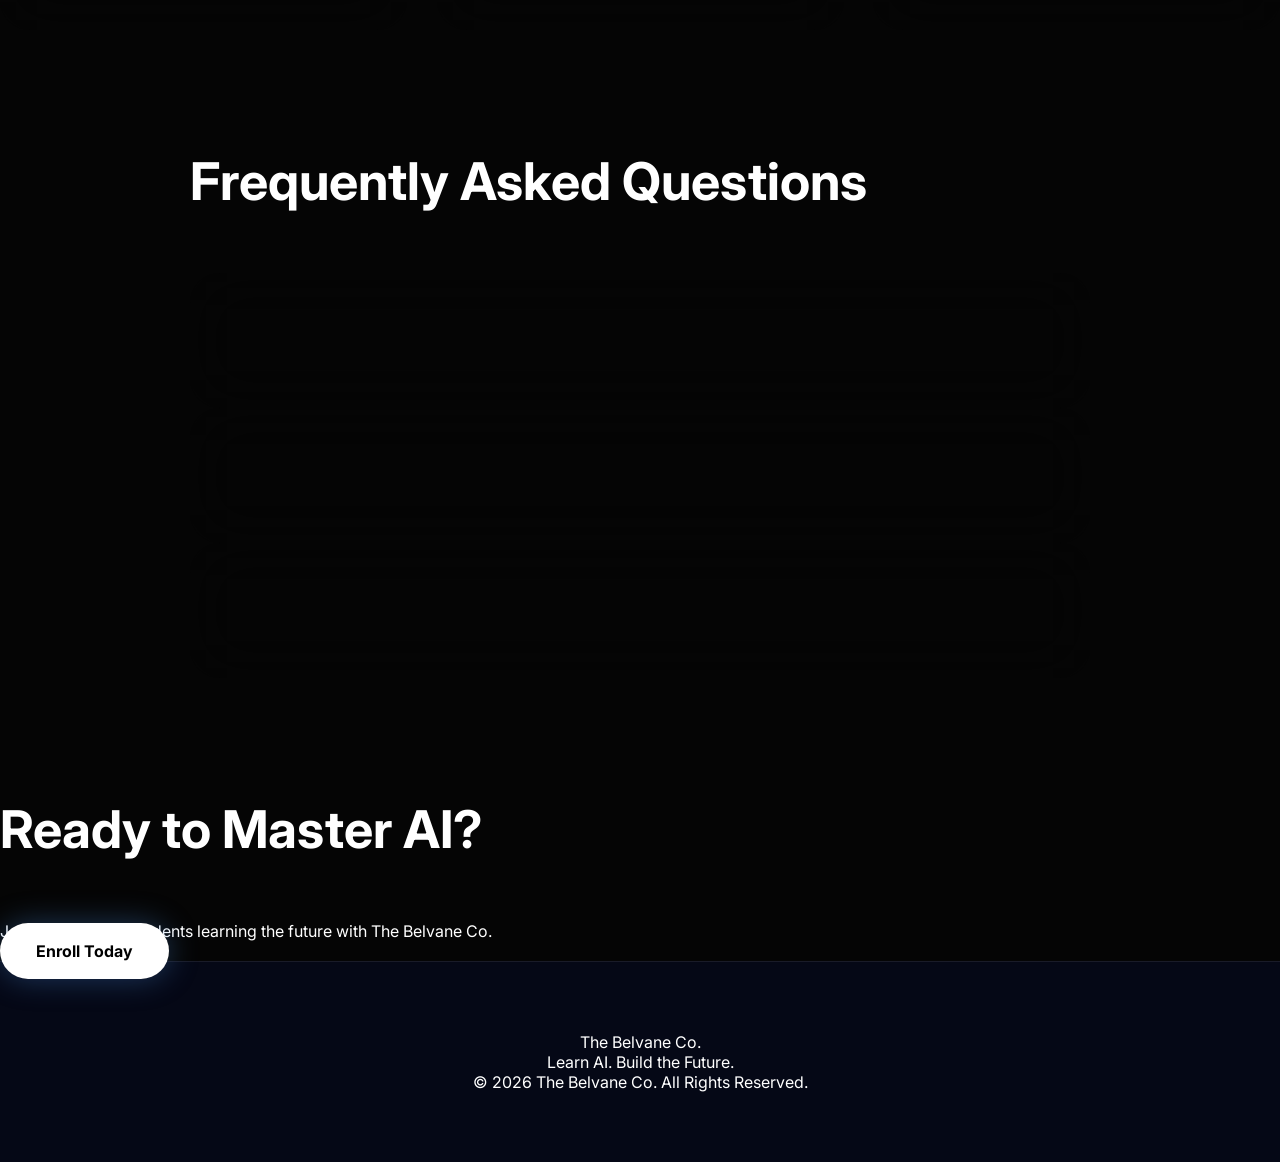
==== commit 3ec08ec0: "Update index.html" ====
--- a/index.html
+++ b/index.html
@@ -815,24 +815,53 @@
 
         <hr>
 
-        <div class="course-learning-content">
-
-            <h3>Welcome to your course! 👋</h3>
-
-            <p>
-                Start learning and explore the lessons
-                in this course.
-            </p>
-
-            <button
-                id="startLessonBtn"
-                class="btn-primary">
-                Start Learning →
-            </button>
-
+       <div class="course-learning-content">
+
+    <div id="lessonView">
+
+        <div class="lesson-badge">
+            LESSON 1
         </div>
 
+        <h3 id="lessonTitle">
+            Introduction to the Course
+        </h3>
+
+        <p id="lessonDescription">
+            Welcome! In this lesson, you'll learn
+            the fundamentals and understand what
+            you'll achieve throughout this course.
+        </p>
+
+        <div class="lesson-video">
+
+            <div class="lesson-video-placeholder">
+                ▶
+            </div>
+
+        </div>
+
+        <div class="lesson-text">
+
+            <h4>What you'll learn</h4>
+
+            <ul>
+                <li>Understand the basics</li>
+                <li>Learn the key concepts</li>
+                <li>Apply what you've learned</li>
+            </ul>
+
+        </div>
+
+        <button
+            id="completeLessonBtn"
+            class="btn-primary">
+            Mark Lesson Complete ✓
+        </button>
+
     </div>
+
+</div>
 
 </div>    
 </body>
--- a/css/style.css
+++ b/css/style.css
@@ -1851,3 +1851,161 @@
     box-shadow:
         0 8px 20px rgba(255, 255, 255, 0.15);
 }
+/* ===========================
+   COURSE LEARNING MODAL
+   =========================== */
+
+.course-learning-modal {
+    position: fixed;
+    inset: 0;
+
+    display: none;
+    align-items: center;
+    justify-content: center;
+
+    padding: 20px;
+
+    background: rgba(0, 0, 0, 0.75);
+
+    backdrop-filter: blur(12px);
+
+    z-index: 10000;
+}
+
+.course-learning-box {
+    position: relative;
+
+    width: min(700px, 100%);
+
+    max-height: 85vh;
+
+    overflow-y: auto;
+
+    padding: 30px;
+
+    background: #101010;
+
+    color: white;
+
+    border: 1px solid rgba(255, 255, 255, 0.12);
+
+    border-radius: 24px;
+
+    box-shadow:
+        0 25px 80px rgba(0, 0, 0, 0.6);
+}
+
+.course-learning-close {
+    position: absolute;
+
+    top: 15px;
+    right: 18px;
+
+    width: 38px;
+    height: 38px;
+
+    border: none;
+
+    border-radius: 50%;
+
+    background: rgba(255, 255, 255, 0.08);
+
+    color: white;
+
+    font-size: 25px;
+
+    line-height: 1;
+
+    cursor: pointer;
+
+    transition: 0.2s;
+}
+
+.course-learning-close:hover {
+    background: rgba(255, 255, 255, 0.18);
+
+    transform: rotate(90deg);
+}
+
+.course-learning-header {
+    display: flex;
+
+    align-items: center;
+
+    gap: 18px;
+
+    padding-right: 40px;
+}
+
+.learning-course-icon {
+    width: 65px;
+    height: 65px;
+
+    flex-shrink: 0;
+
+    display: flex;
+
+    align-items: center;
+    justify-content: center;
+
+    font-size: 32px;
+
+    background: rgba(255, 255, 255, 0.08);
+
+    border-radius: 18px;
+}
+
+.course-learning-header h2 {
+    margin: 0 0 6px;
+
+    font-size: 25px;
+}
+
+.course-learning-header p {
+    margin: 0;
+
+    color: #999;
+
+    line-height: 1.5;
+}
+
+.course-learning-content {
+    padding-top: 20px;
+}
+
+.course-learning-content h3 {
+    margin-top: 0;
+
+    font-size: 20px;
+}
+
+.course-learning-content p {
+    color: #aaa;
+
+    line-height: 1.6;
+}
+
+@media (max-width: 600px) {
+
+    .course-learning-box {
+        padding: 22px;
+
+        border-radius: 18px;
+    }
+
+    .course-learning-header {
+        align-items: flex-start;
+    }
+
+    .learning-course-icon {
+        width: 52px;
+        height: 52px;
+
+        font-size: 25px;
+    }
+
+    .course-learning-header h2 {
+        font-size: 20px;
+    }
+
+}
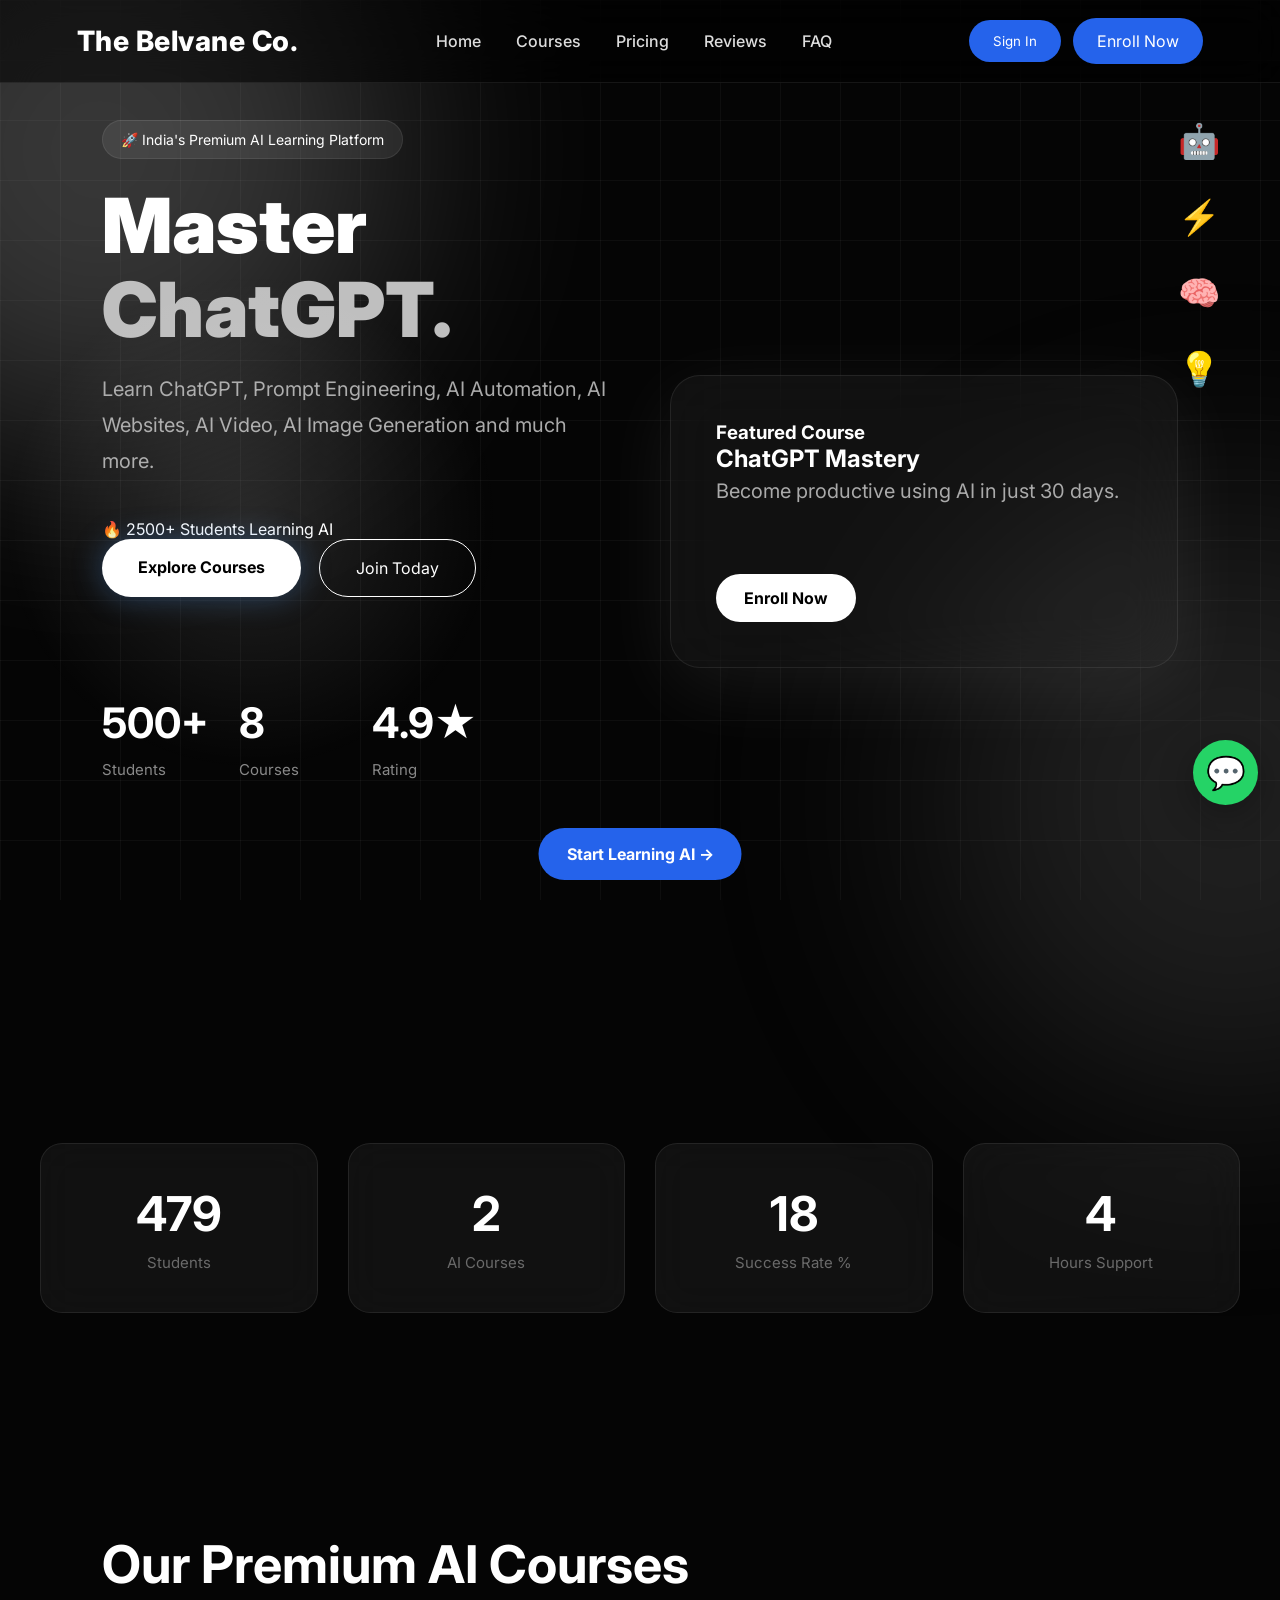
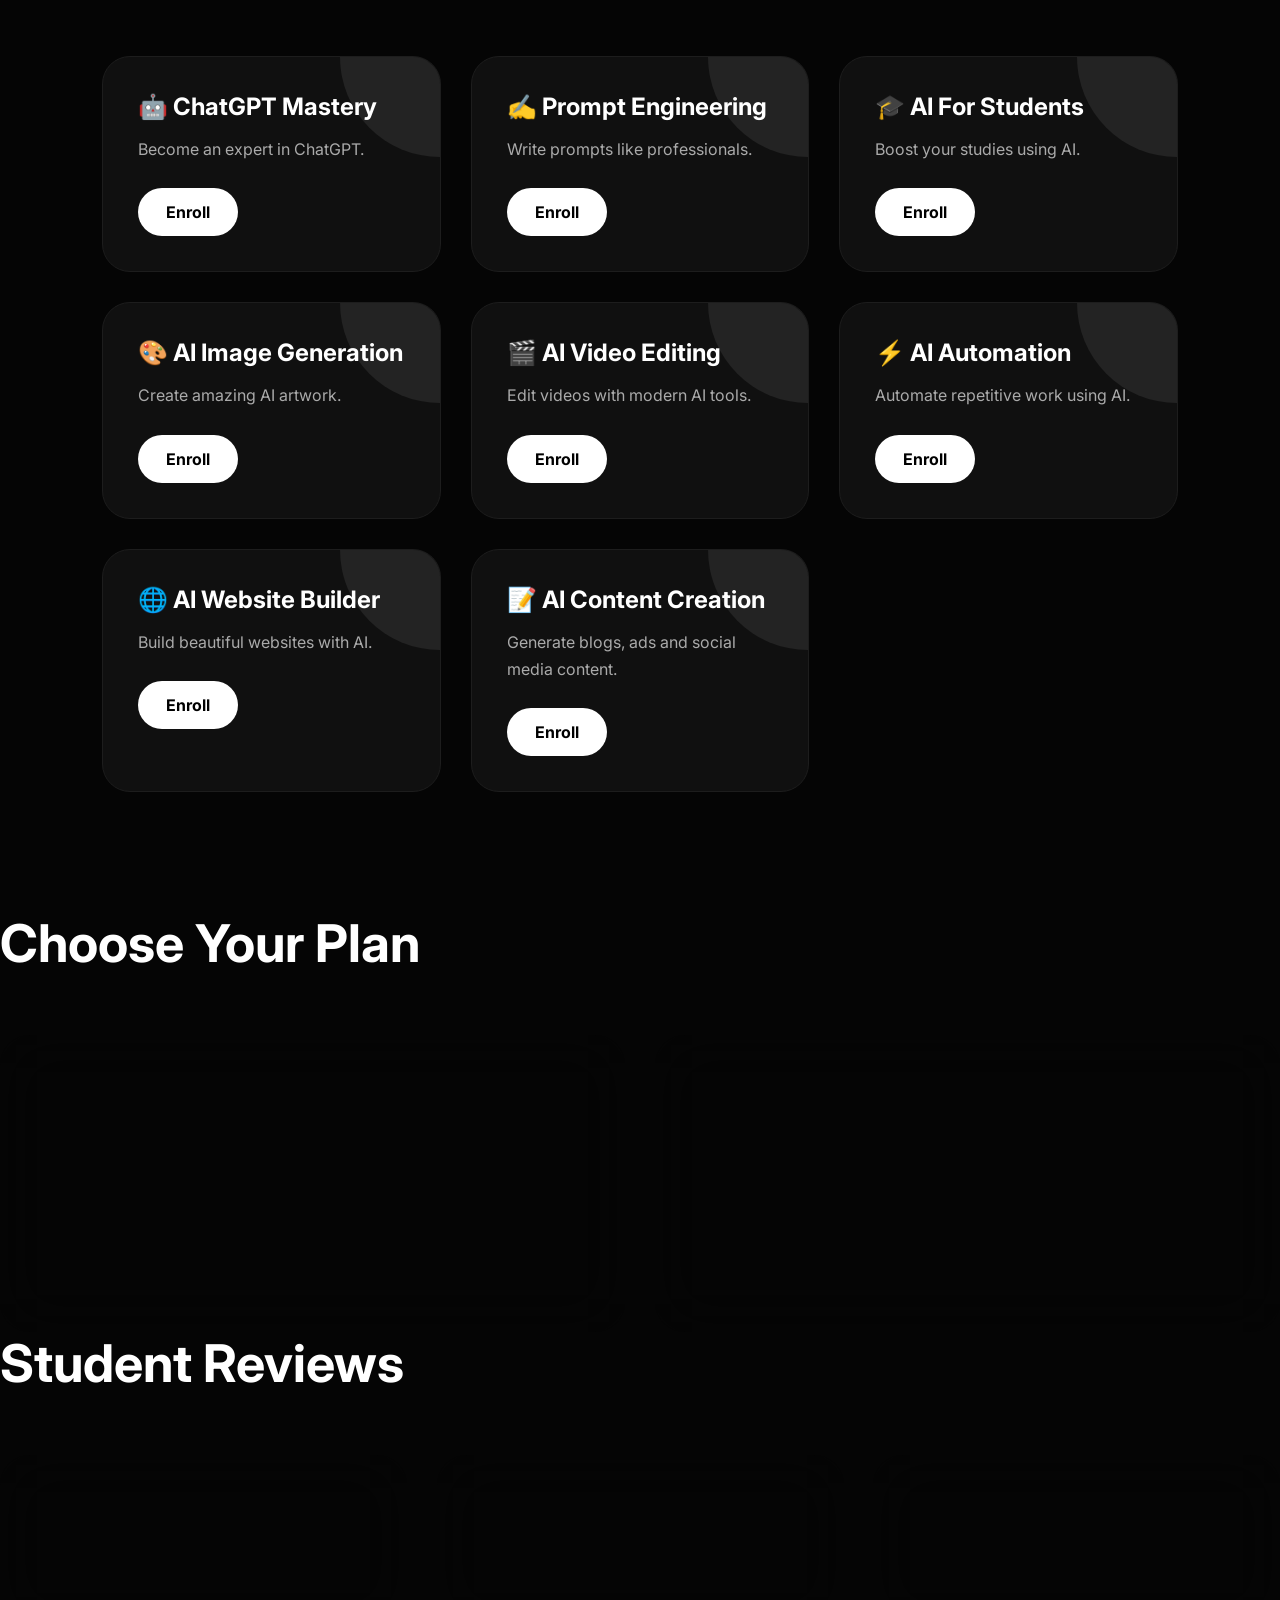
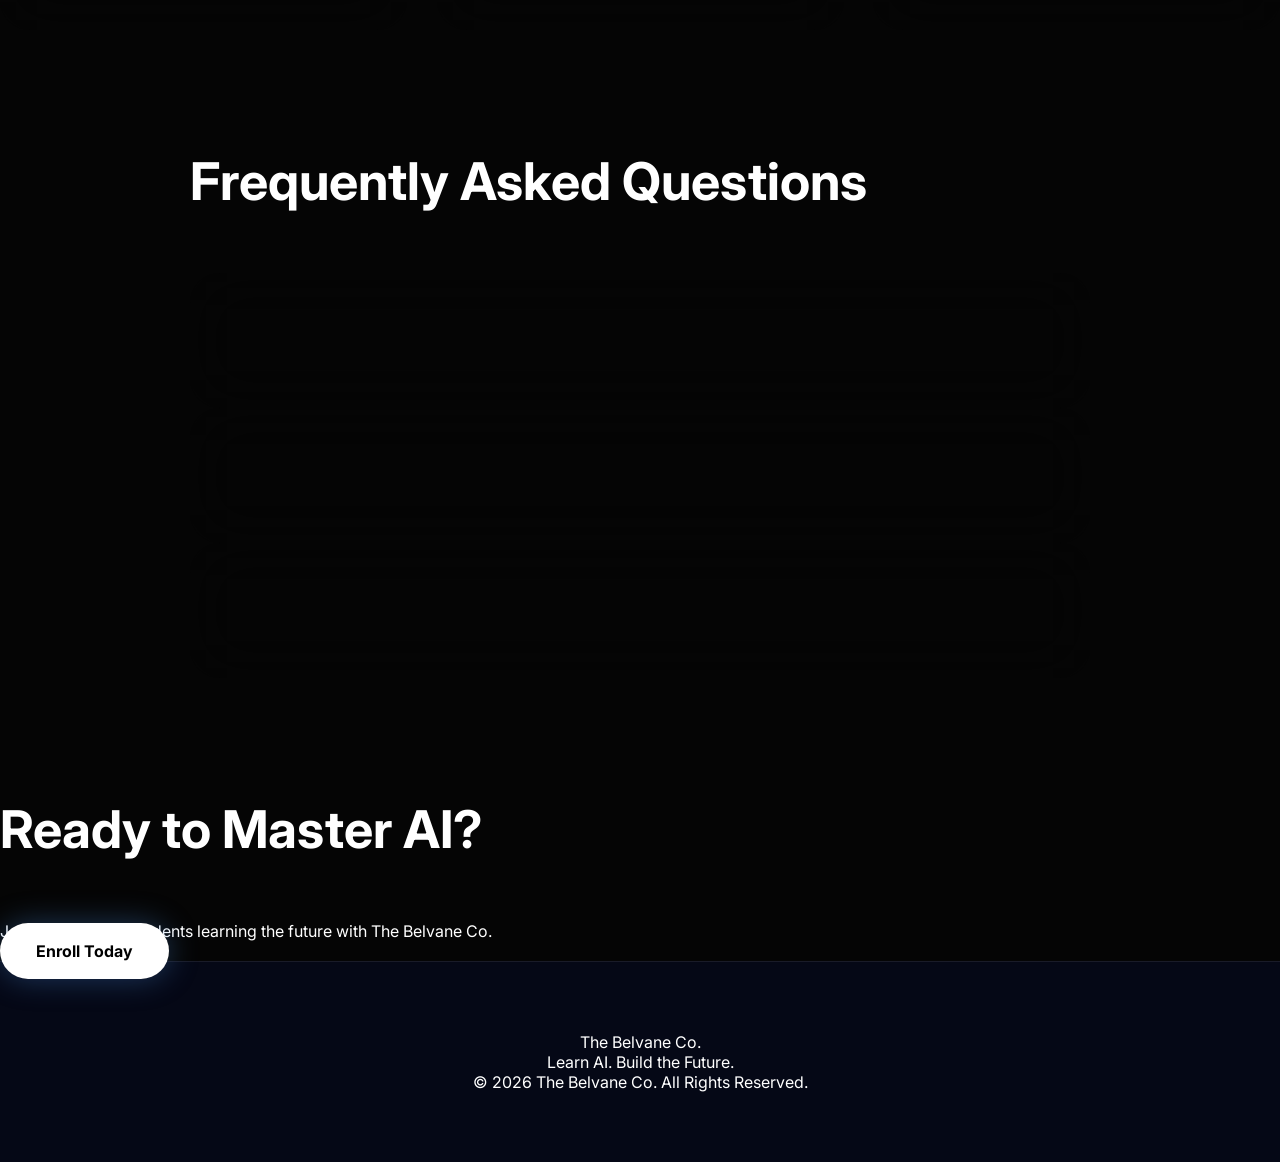
==== commit 5c9acb02: "Update index.html" ====
--- a/index.html
+++ b/index.html
@@ -816,7 +816,30 @@
         <hr>
 
        <div class="course-learning-content">
-
+<!-- COURSE PROGRESS -->
+
+<div class="course-progress-container">
+
+    <div class="course-progress-header">
+
+        <span>Course Progress</span>
+
+        <span id="courseProgressText">
+            0%
+        </span>
+
+    </div>
+
+    <div class="course-progress-bar">
+
+        <div
+            id="courseProgressFill"
+            class="course-progress-fill">
+        </div>
+
+    </div>
+
+</div>
     <div id="lessonView">
 
         <div class="lesson-badge">
--- a/css/style.css
+++ b/css/style.css
@@ -2009,3 +2009,85 @@
     }
 
 }
+/* ===========================
+   LESSON INTERFACE
+   =========================== */
+
+.lesson-badge {
+    display: inline-block;
+
+    padding: 6px 12px;
+
+    margin-bottom: 12px;
+
+    border-radius: 20px;
+
+    background: rgba(255, 255, 255, 0.08);
+
+    color: #aaa;
+
+    font-size: 12px;
+
+    font-weight: 600;
+
+    letter-spacing: 1px;
+}
+
+.lesson-video {
+    width: 100%;
+
+    aspect-ratio: 16 / 9;
+
+    margin: 25px 0;
+
+    overflow: hidden;
+
+    border-radius: 18px;
+
+    background: #050505;
+
+    border: 1px solid rgba(255, 255, 255, 0.08);
+}
+
+.lesson-video-placeholder {
+    width: 100%;
+    height: 100%;
+
+    display: flex;
+
+    align-items: center;
+    justify-content: center;
+
+    font-size: 50px;
+
+    color: white;
+
+    background:
+        radial-gradient(
+            circle,
+            rgba(255,255,255,0.12),
+            #050505 65%
+        );
+}
+
+.lesson-text {
+    margin: 25px 0;
+}
+
+.lesson-text h4 {
+    margin-bottom: 12px;
+
+    font-size: 18px;
+}
+
+.lesson-text ul {
+    padding-left: 22px;
+
+    color: #aaa;
+
+    line-height: 1.8;
+}
+
+#completeLessonBtn {
+    margin-top: 10px;
+}
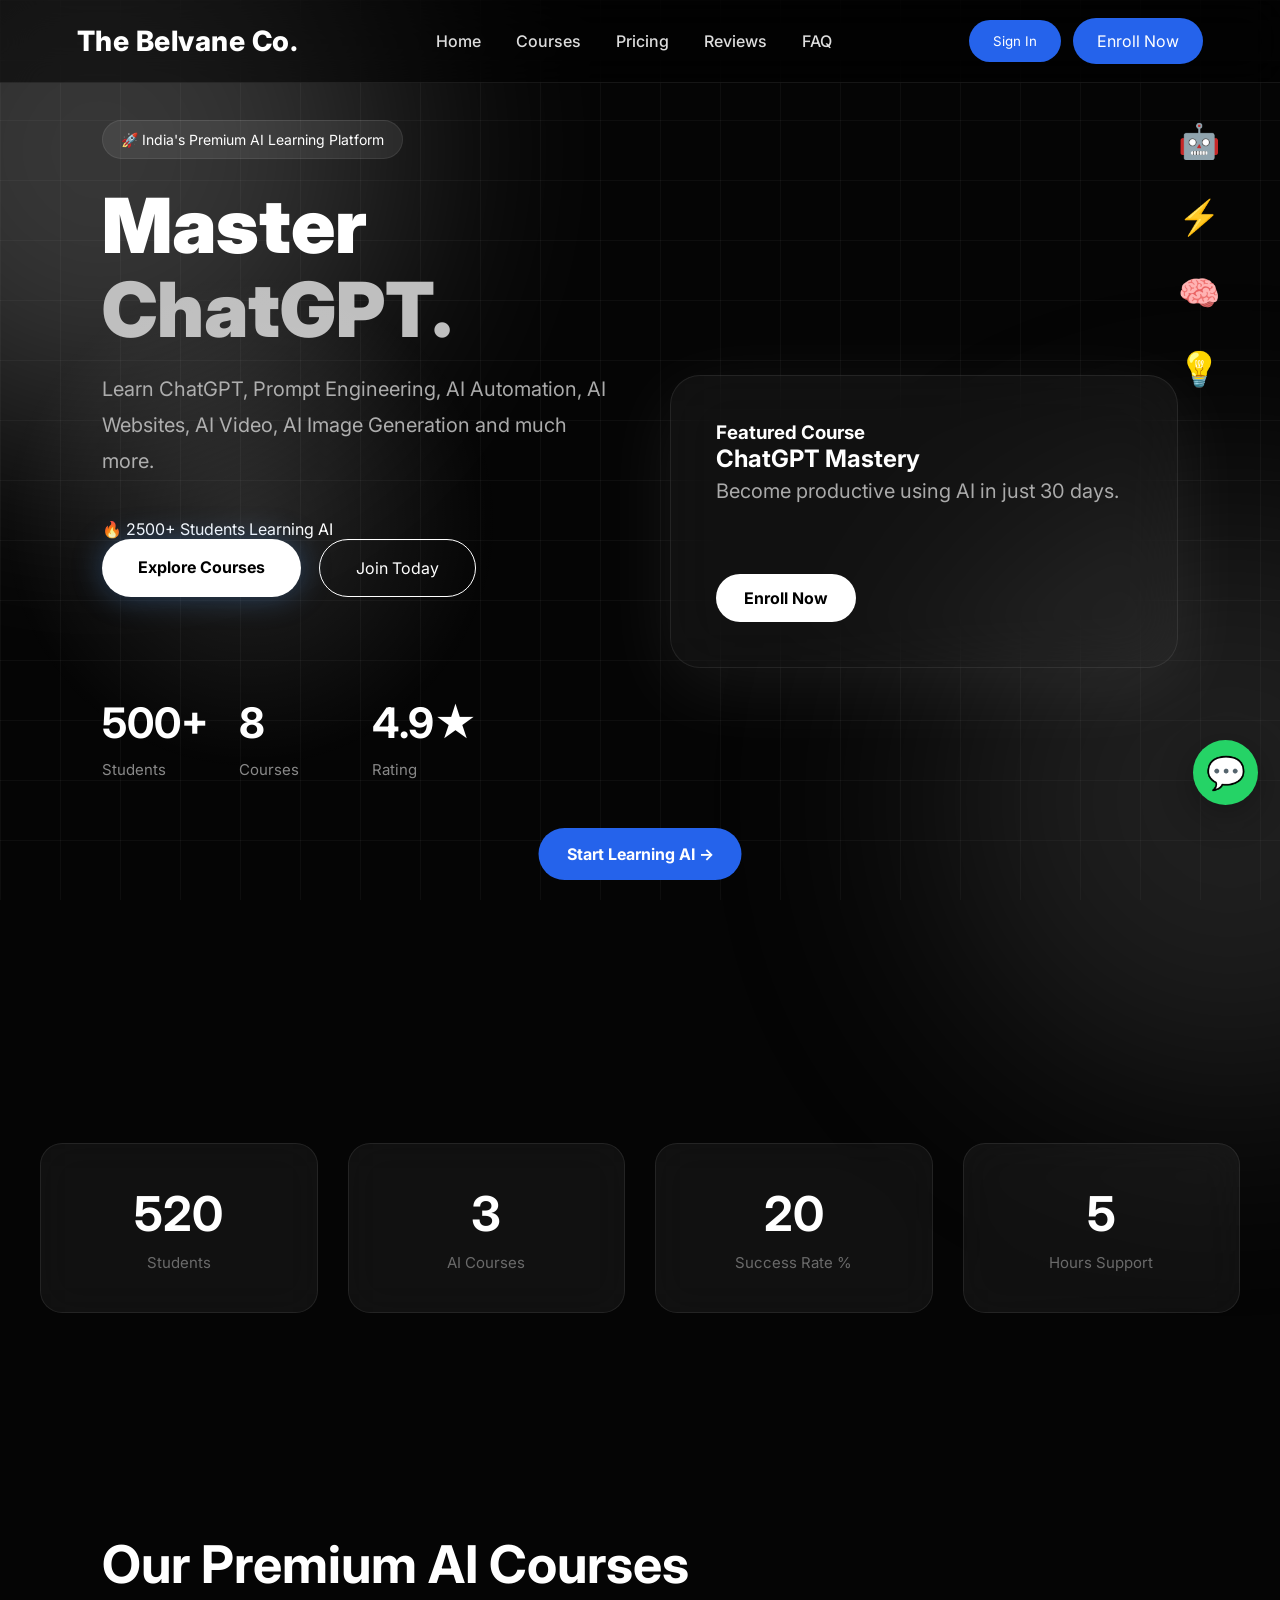
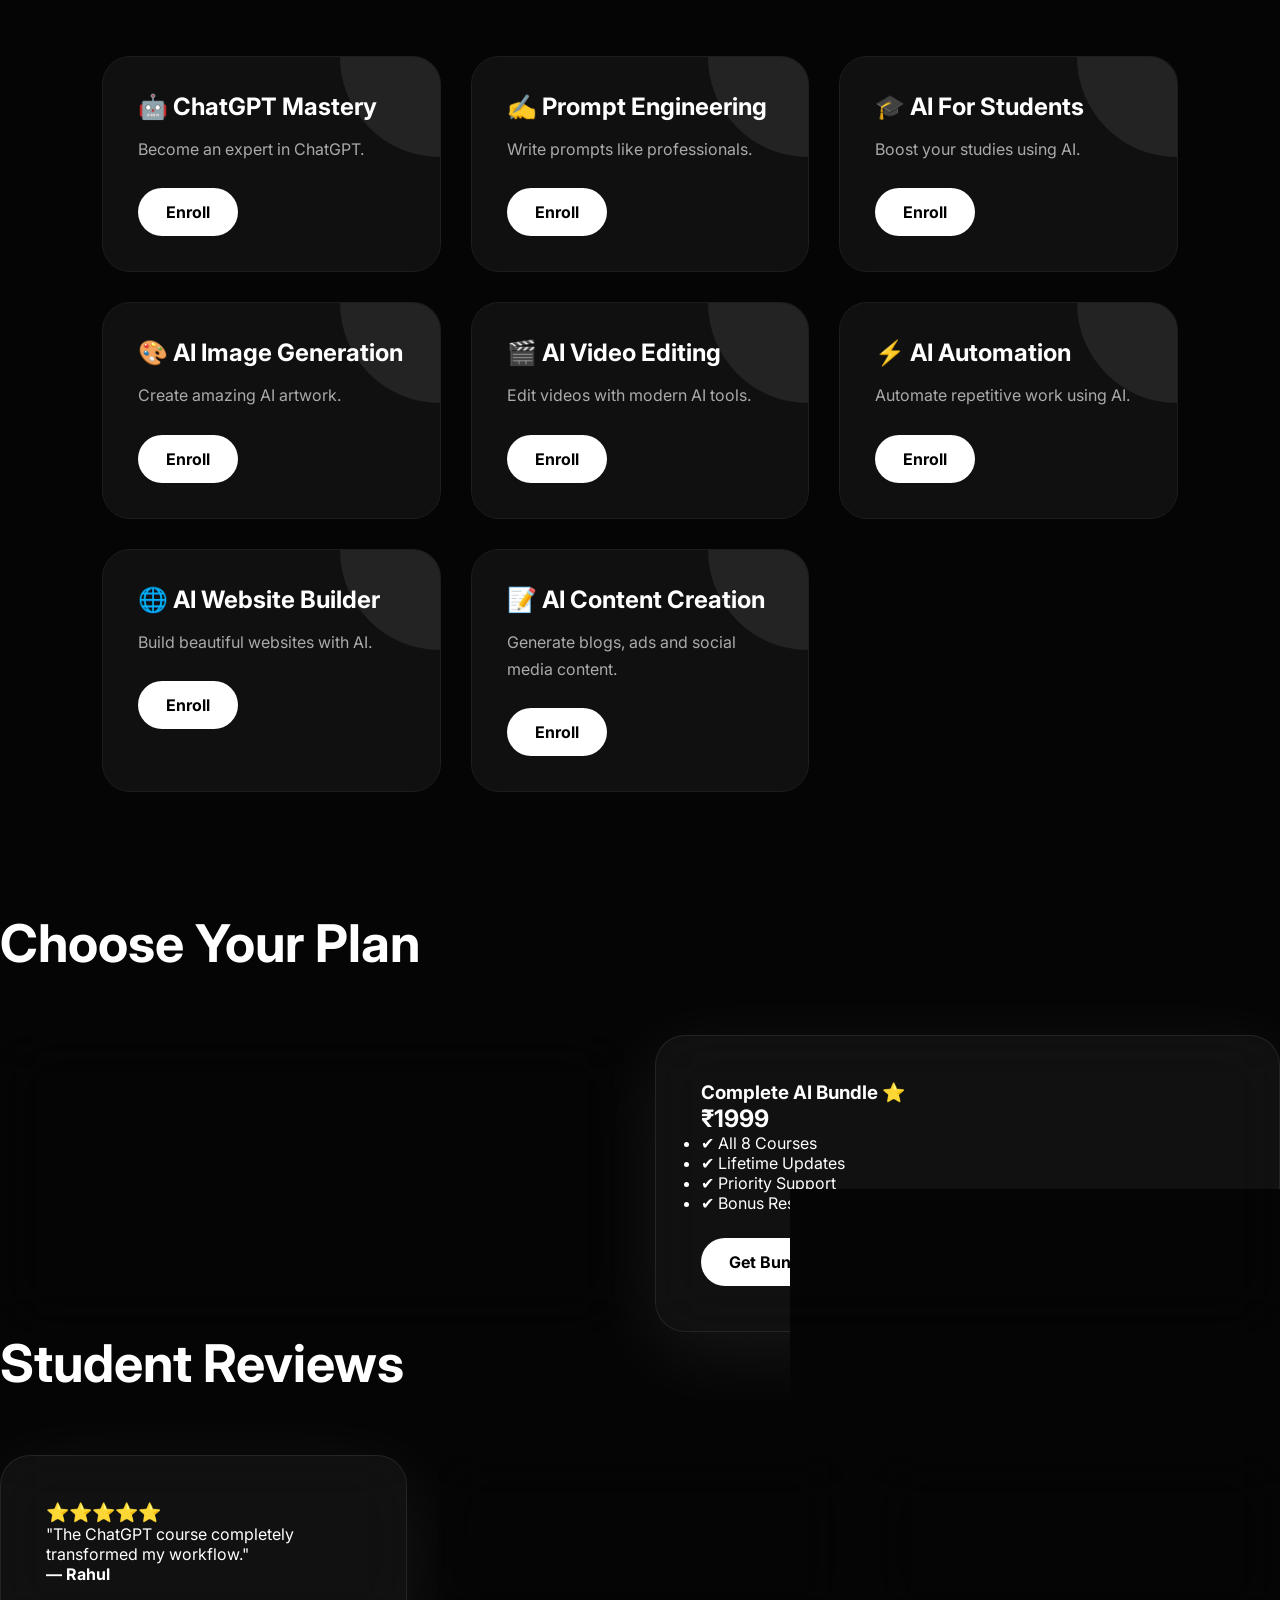
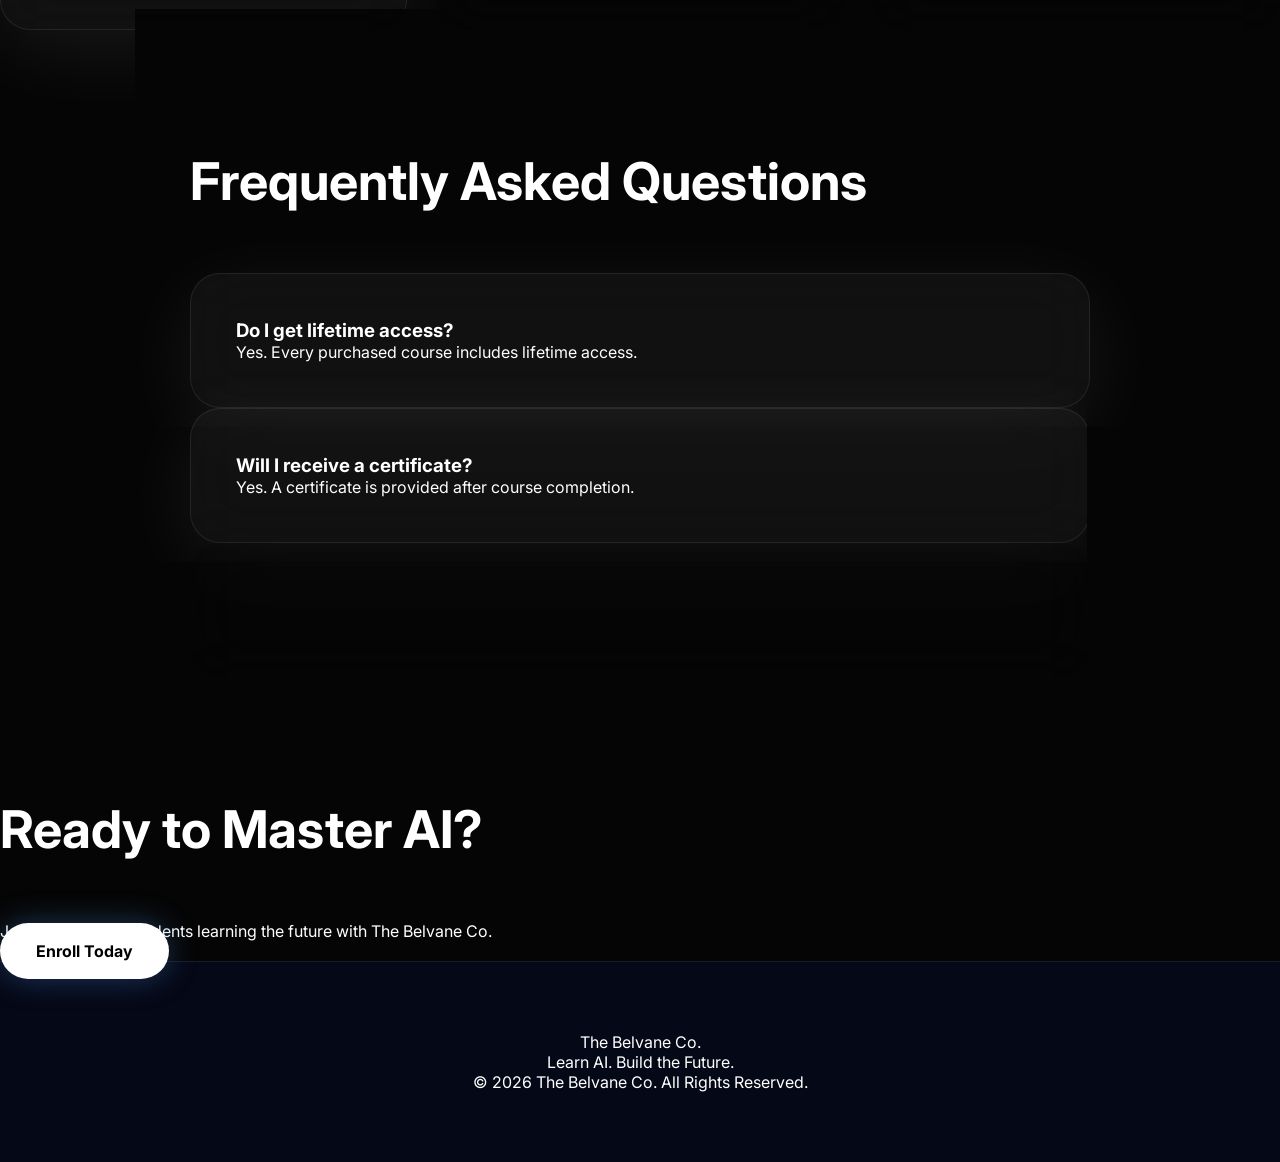
==== commit 2b012fe1: "Update index.html" ====
--- a/index.html
+++ b/index.html
@@ -856,14 +856,24 @@
             you'll achieve throughout this course.
         </p>
 
-        <div class="lesson-video">
-
-            <div class="lesson-video-placeholder">
-                ▶
-            </div>
-
-        </div>
-
+       <div class="lesson-video">
+
+    <video
+        id="lessonVideo"
+        class="lesson-video-player"
+        controls
+        preload="metadata">
+
+        <source
+            id="lessonVideoSource"
+            src=""
+            type="video/mp4">
+
+        Your browser does not support video playback.
+
+    </video>
+
+</div>
         <div class="lesson-text">
 
             <h4>What you'll learn</h4>
--- a/css/style.css
+++ b/css/style.css
@@ -2091,3 +2091,47 @@
 #completeLessonBtn {
     margin-top: 10px;
 }
+/* ===========================
+   COURSE PROGRESS
+   =========================== */
+
+.course-progress-container {
+    margin-bottom: 30px;
+}
+
+.course-progress-header {
+    display: flex;
+    justify-content: space-between;
+    align-items: center;
+
+    margin-bottom: 10px;
+
+    font-size: 14px;
+}
+
+#courseProgressText {
+    color: #aaa;
+}
+
+.course-progress-bar {
+    width: 100%;
+    height: 8px;
+
+    overflow: hidden;
+
+    background: rgba(255, 255, 255, 0.08);
+
+    border-radius: 20px;
+}
+
+.course-progress-fill {
+    width: 0%;
+
+    height: 100%;
+
+    background: white;
+
+    border-radius: 20px;
+
+    transition: width 0.4s ease;
+}
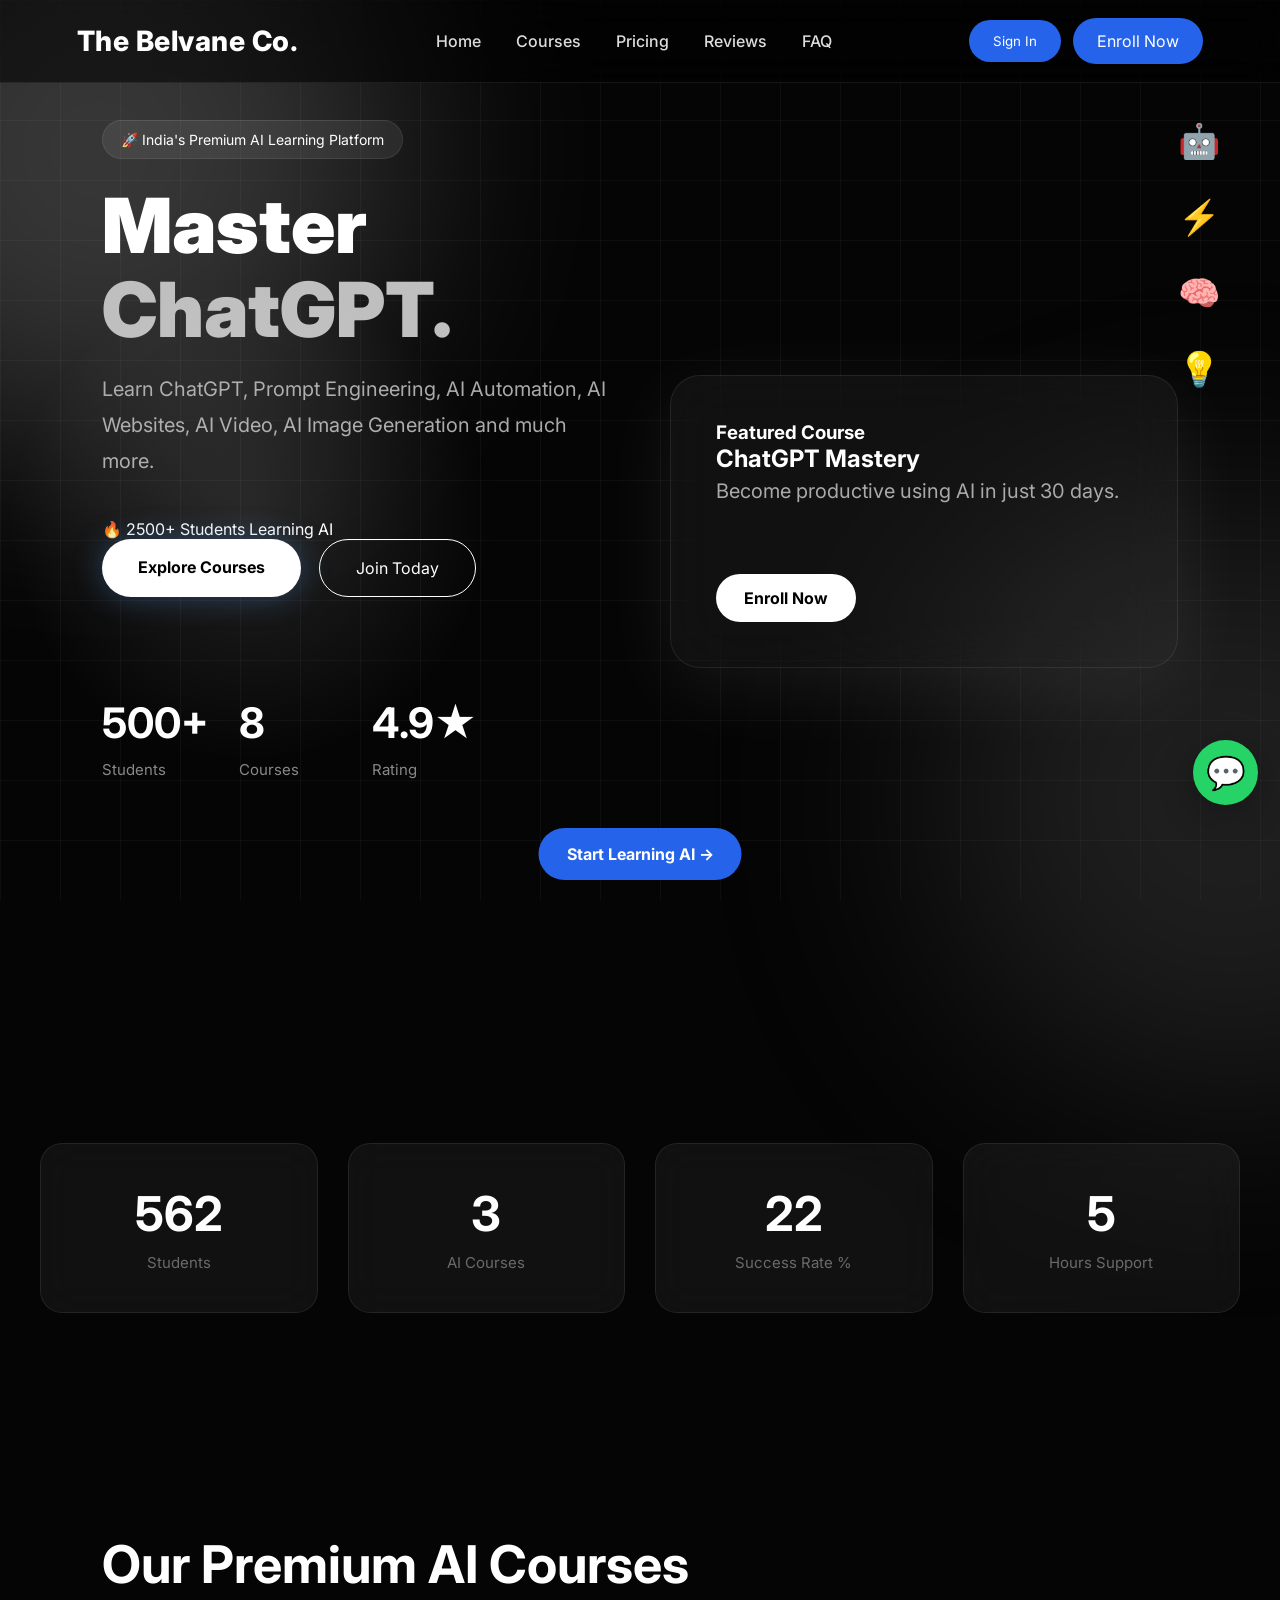
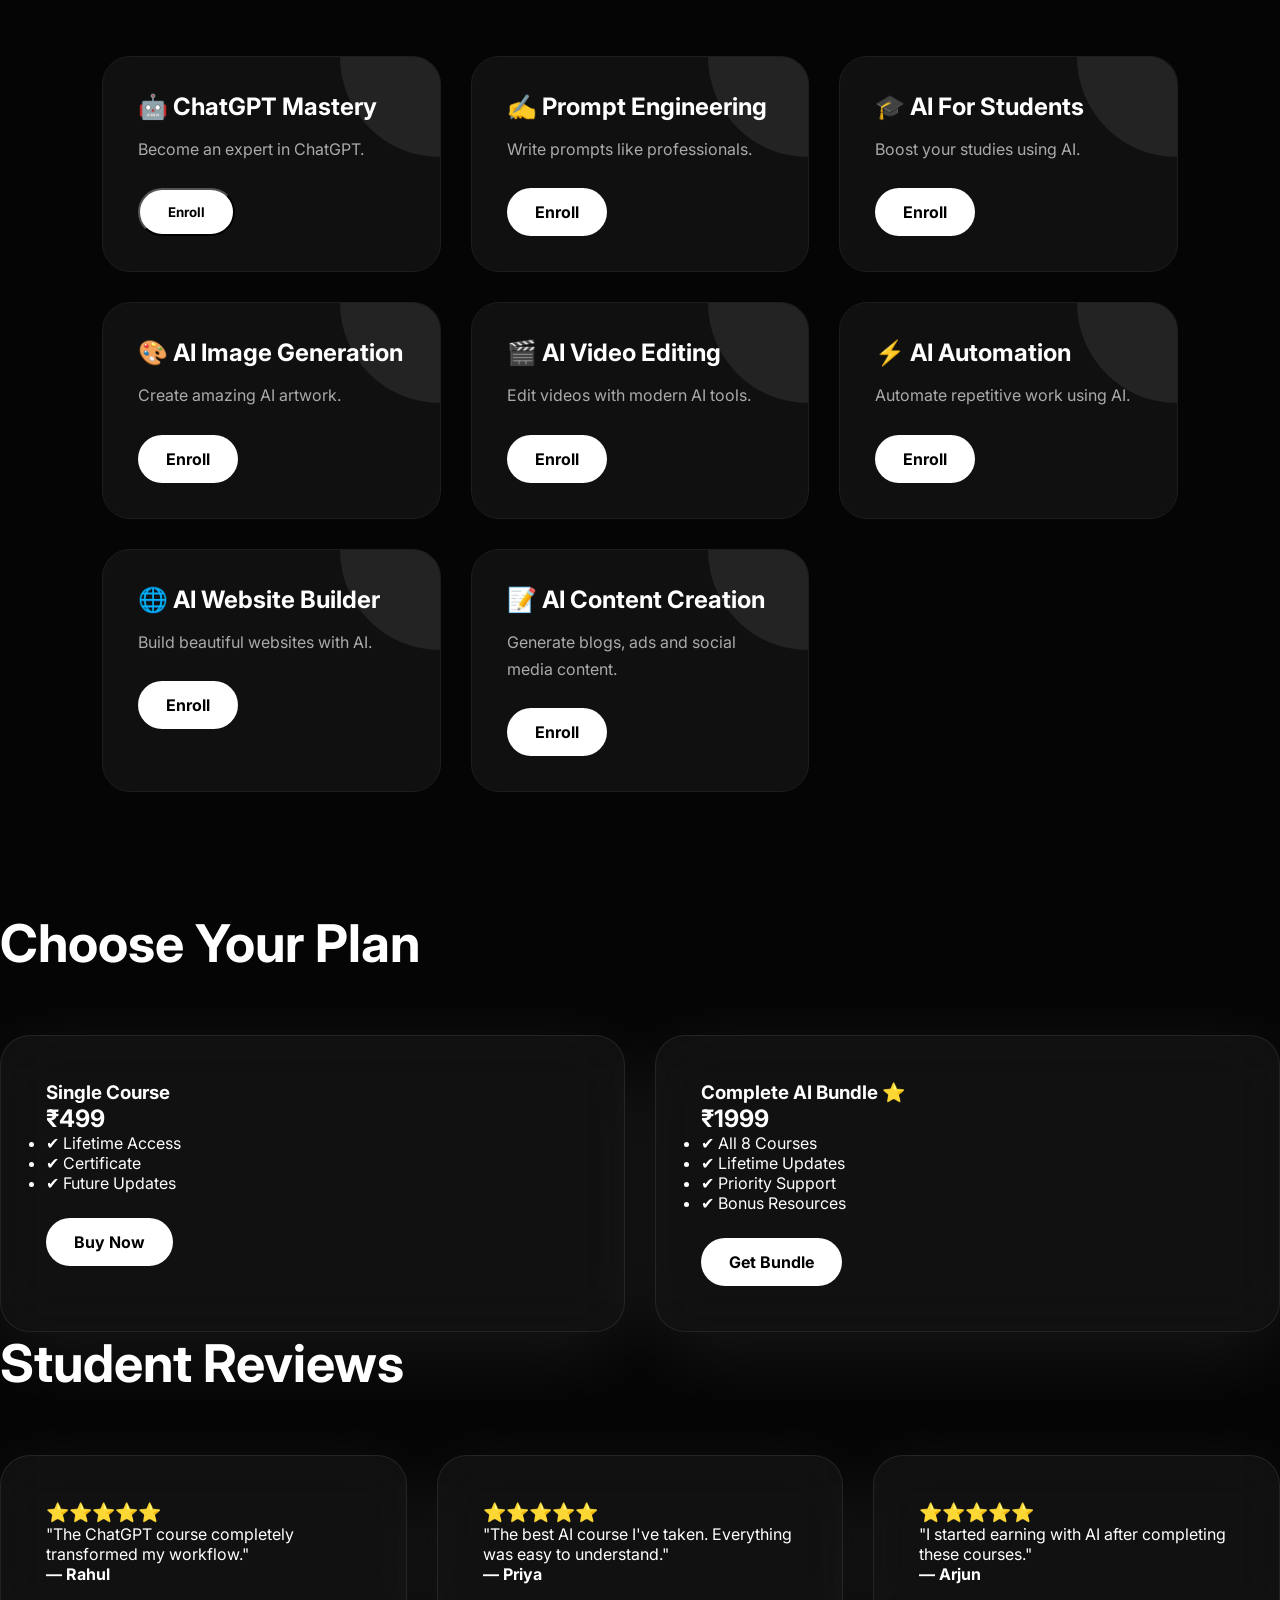
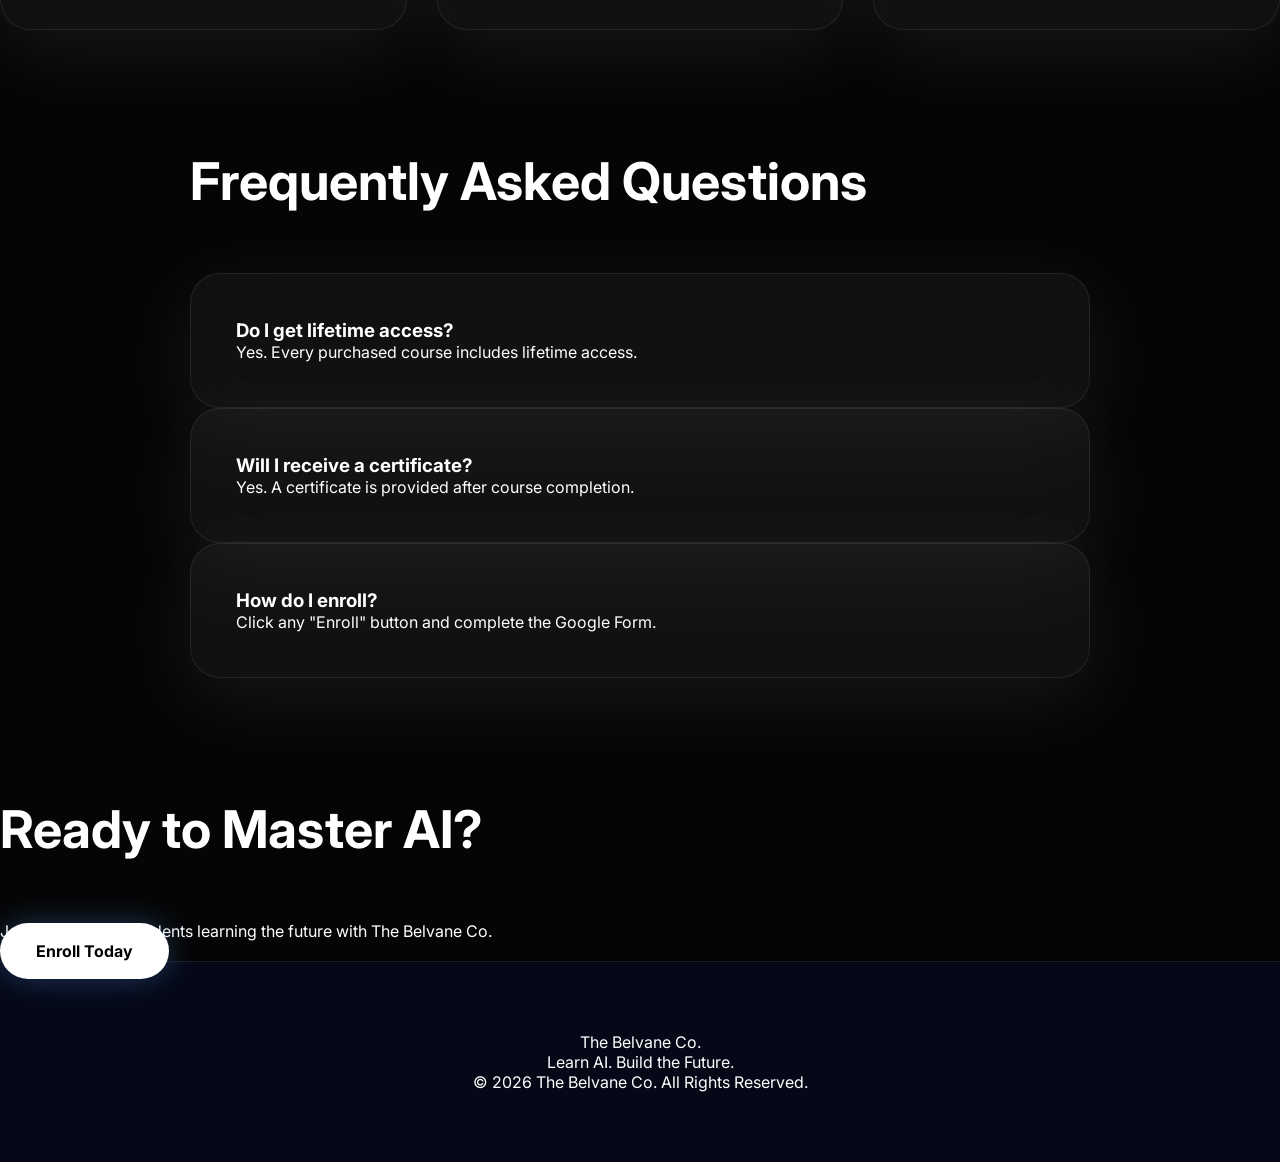
==== commit 60781830: "Update index.html" ====
--- a/index.html
+++ b/index.html
@@ -368,13 +368,14 @@
 
 </p>
 
-<a href="https://forms.gle/YbQ8eb4BuFPj8n5X9"
-target="_blank"
-class="btn-card">
-
-Enroll
-
-</a>
+<button
+    type="button"
+    class="btn-card enroll-course-btn"
+    data-course="chatgpt-masterclass">
+
+    Enroll
+
+</button>
 
 </div>
 
--- a/css/style.css
+++ b/css/style.css
@@ -2135,3 +2135,19 @@
 
     transition: width 0.4s ease;
 }
+/* ===========================
+   LESSON VIDEO PLAYER
+   =========================== */
+
+.lesson-video-player {
+    width: 100%;
+    height: 100%;
+
+    display: block;
+
+    object-fit: contain;
+
+    background: #000;
+
+    border-radius: 18px;
+}
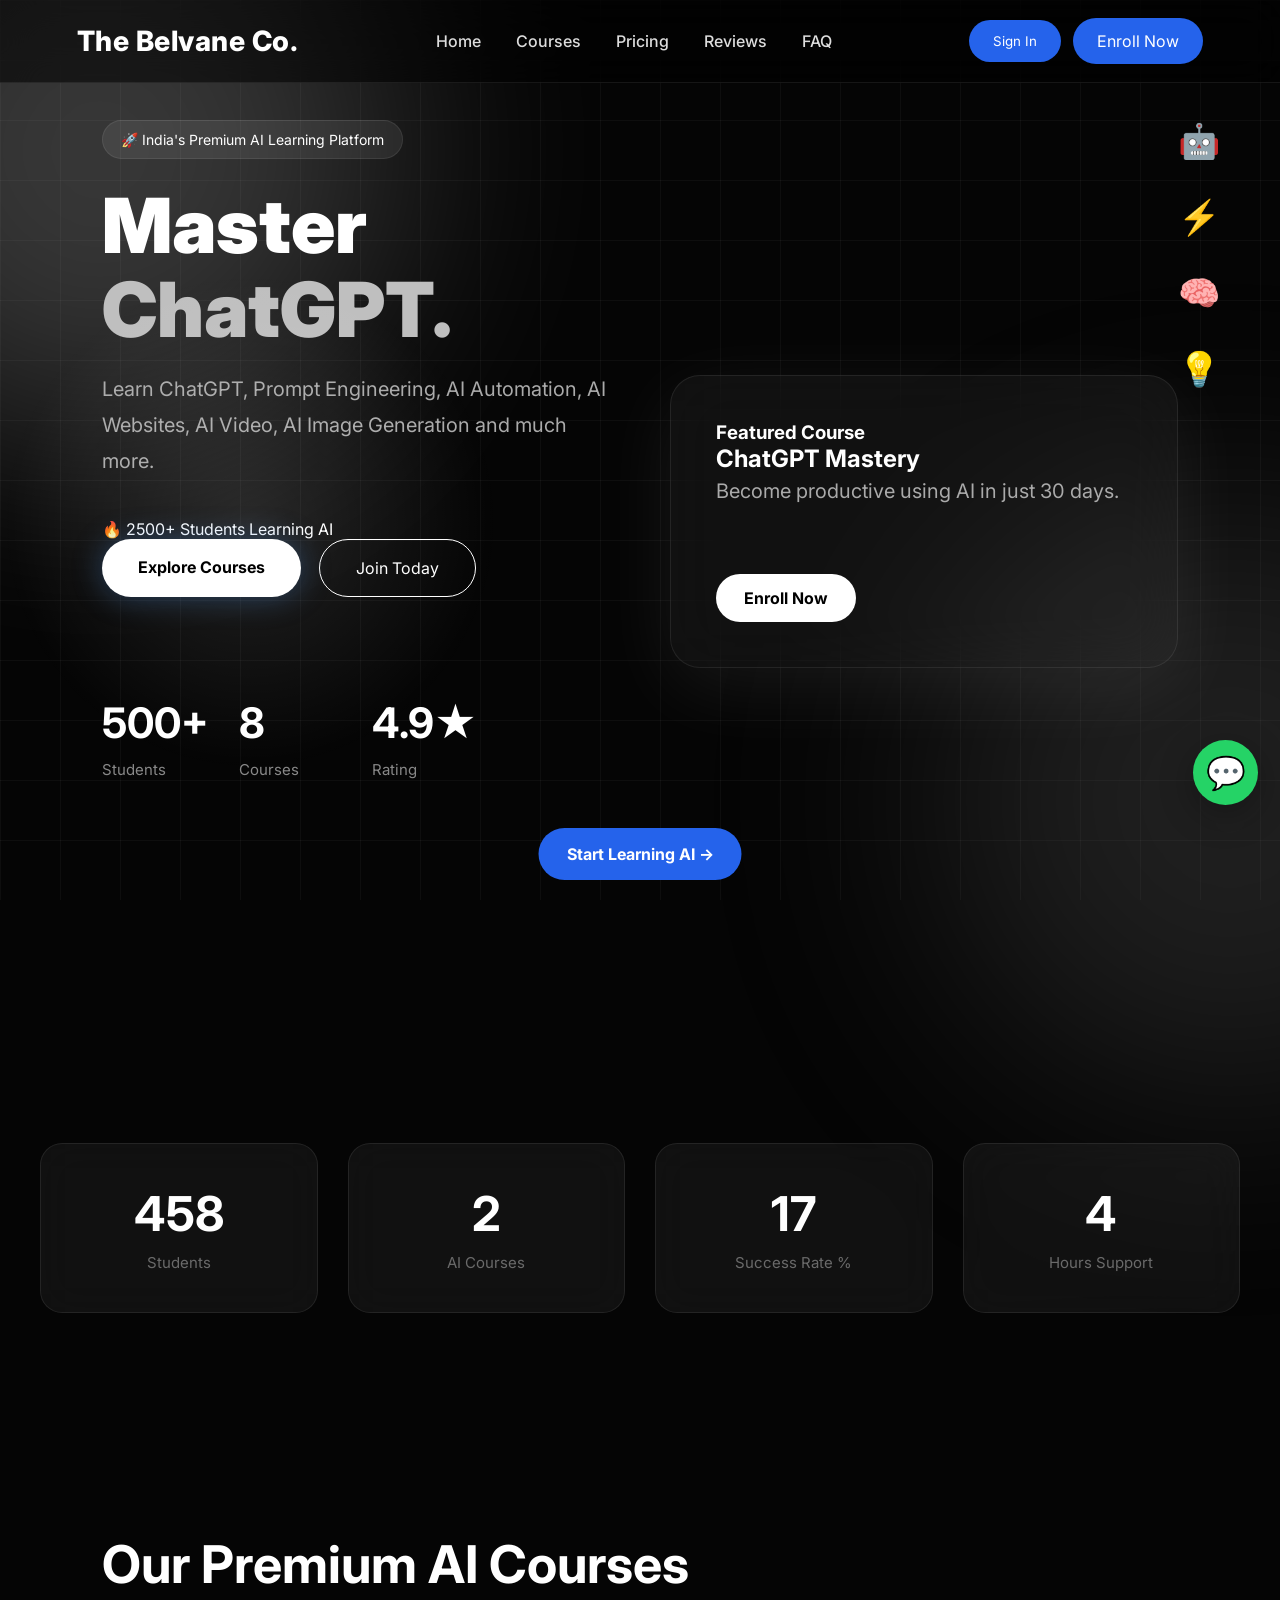
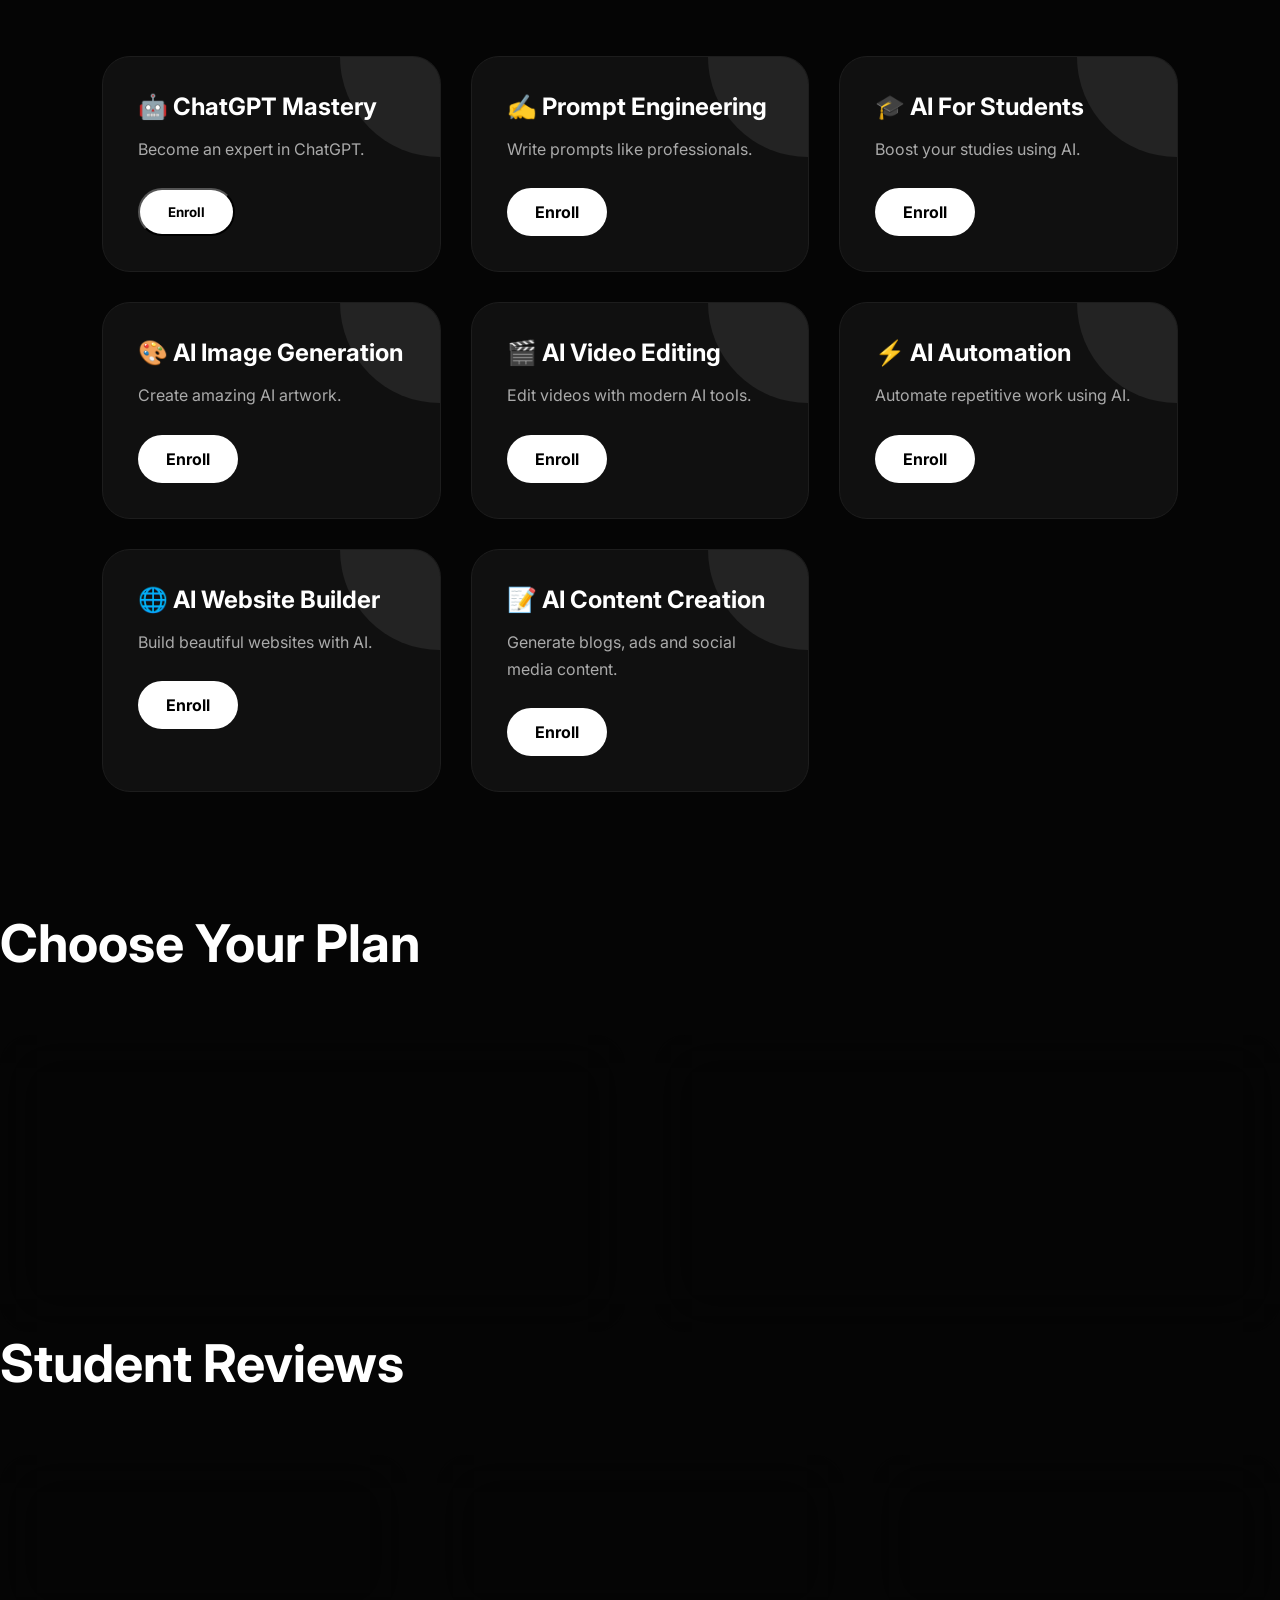
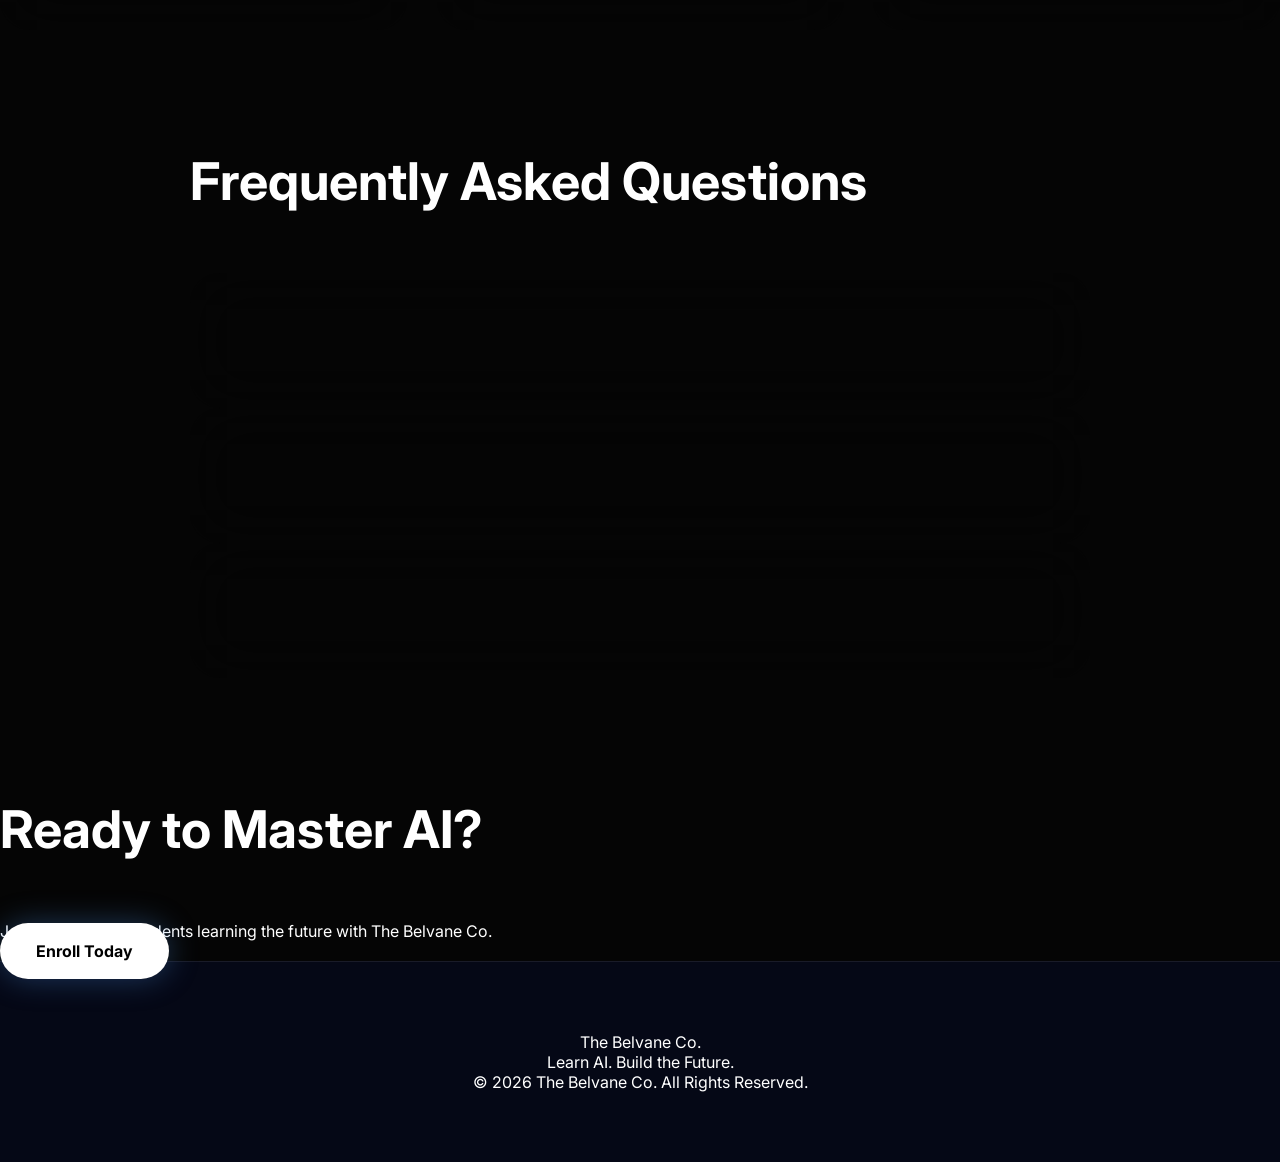
==== commit 72c04d85: "Update index.html" ====
--- a/index.html
+++ b/index.html
@@ -15,6 +15,10 @@
 <meta name="author" content="The Belvane Co.">
 
 <meta name="robots" content="index,follow">
+ <head>
+    <title>The Belvane Co</title>
+    <link rel="icon" type="image/png" href="belvane.ico">
+</head>
 
 <link rel="canonical" href="https://www.the-belvane-co.run.place/">
 
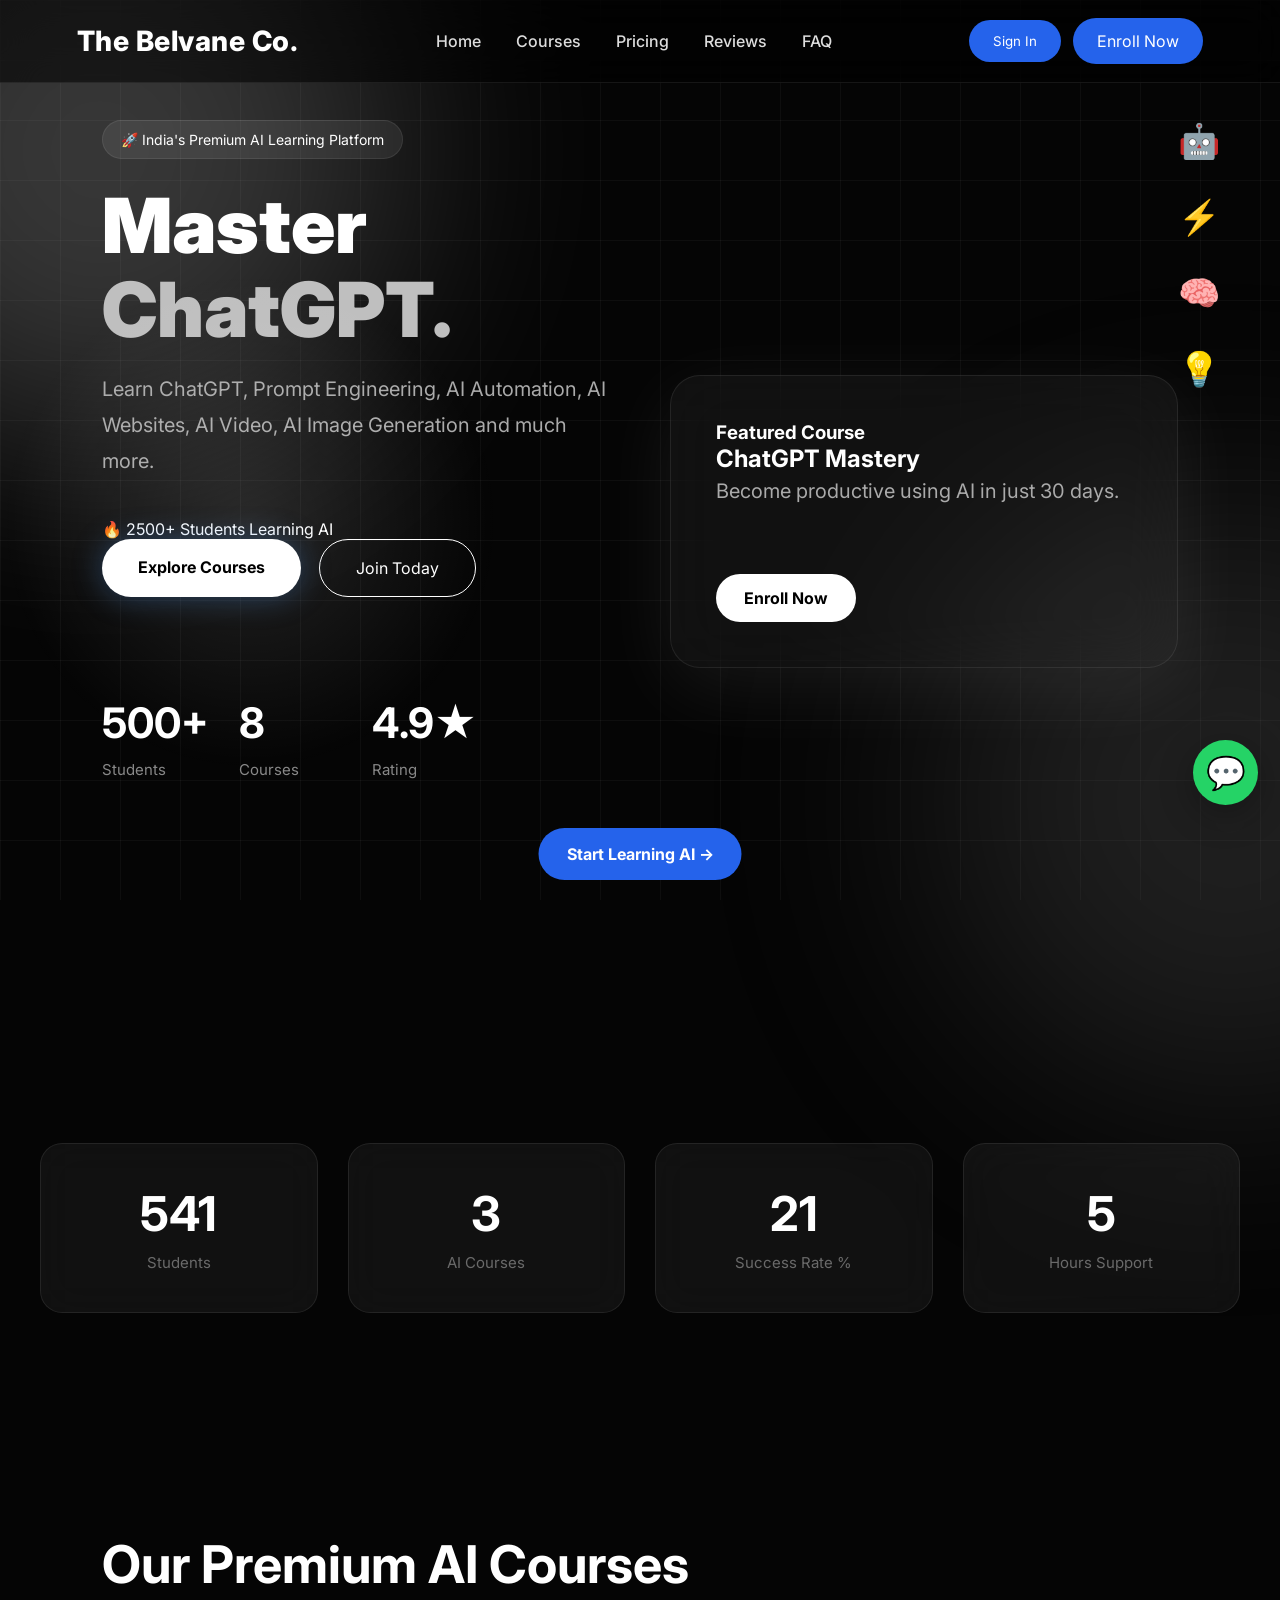
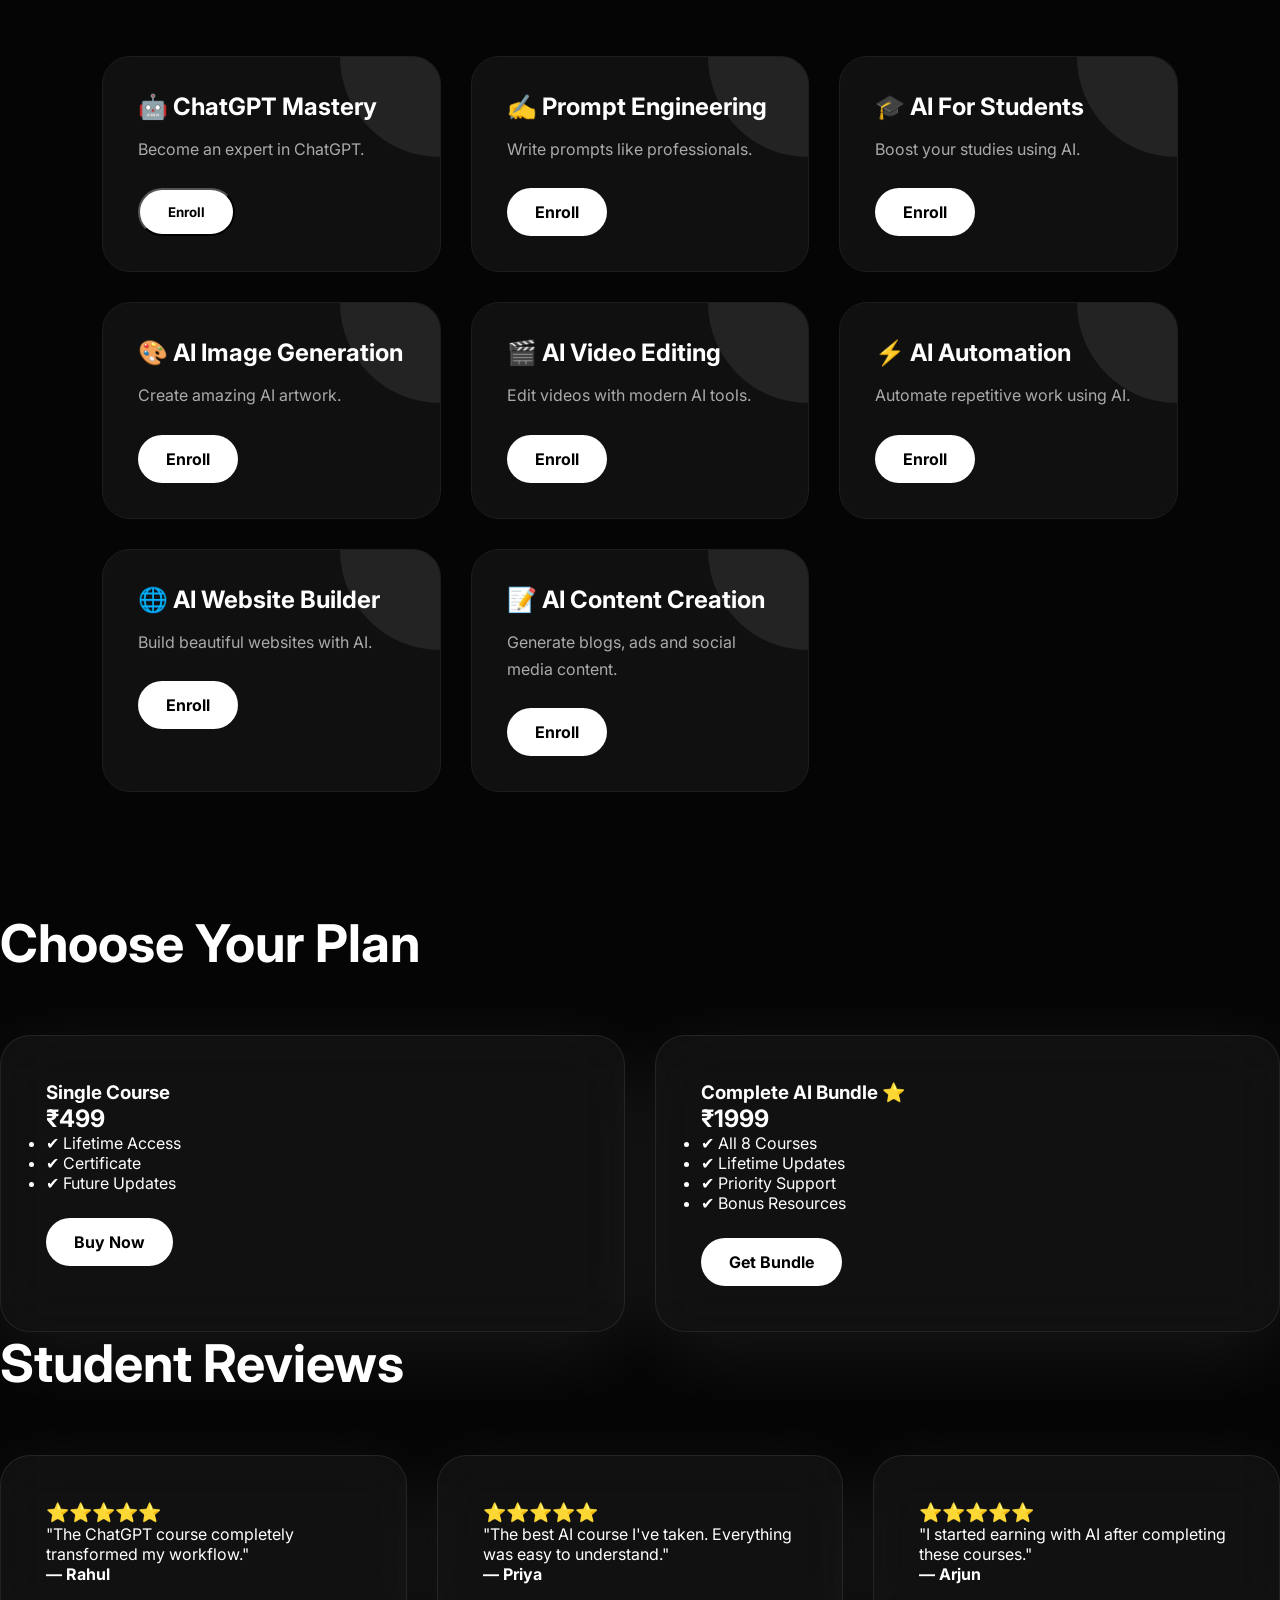
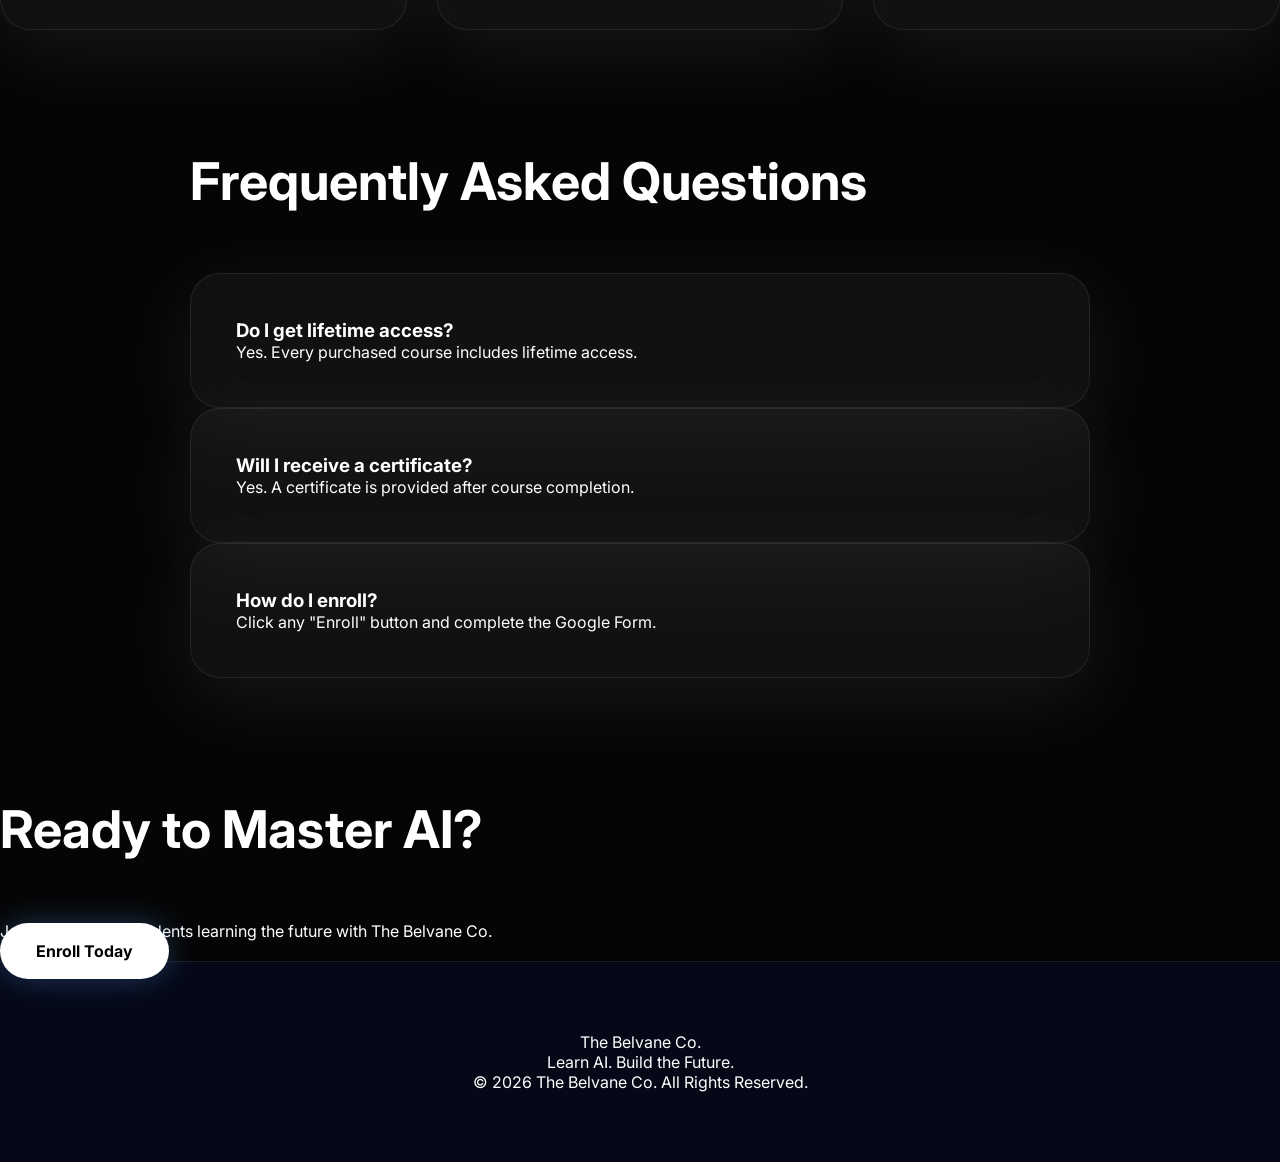
==== commit 3310be42: "Update index.html" ====
--- a/index.html
+++ b/index.html
@@ -13,7 +13,7 @@
 <meta name="keywords" content="AI Courses, ChatGPT, Prompt Engineering, AI Automation, AI Tools, AI Learning">
 
 <meta name="author" content="The Belvane Co.">
-
+<meta name="google-site-verification" content="bPWKtYF0RQ_xsbXasctHZmJ1Gimu8Jrhery4nOoB_Do" />
 <meta name="robots" content="index,follow">
  <head>
     <title>The Belvane Co</title>
